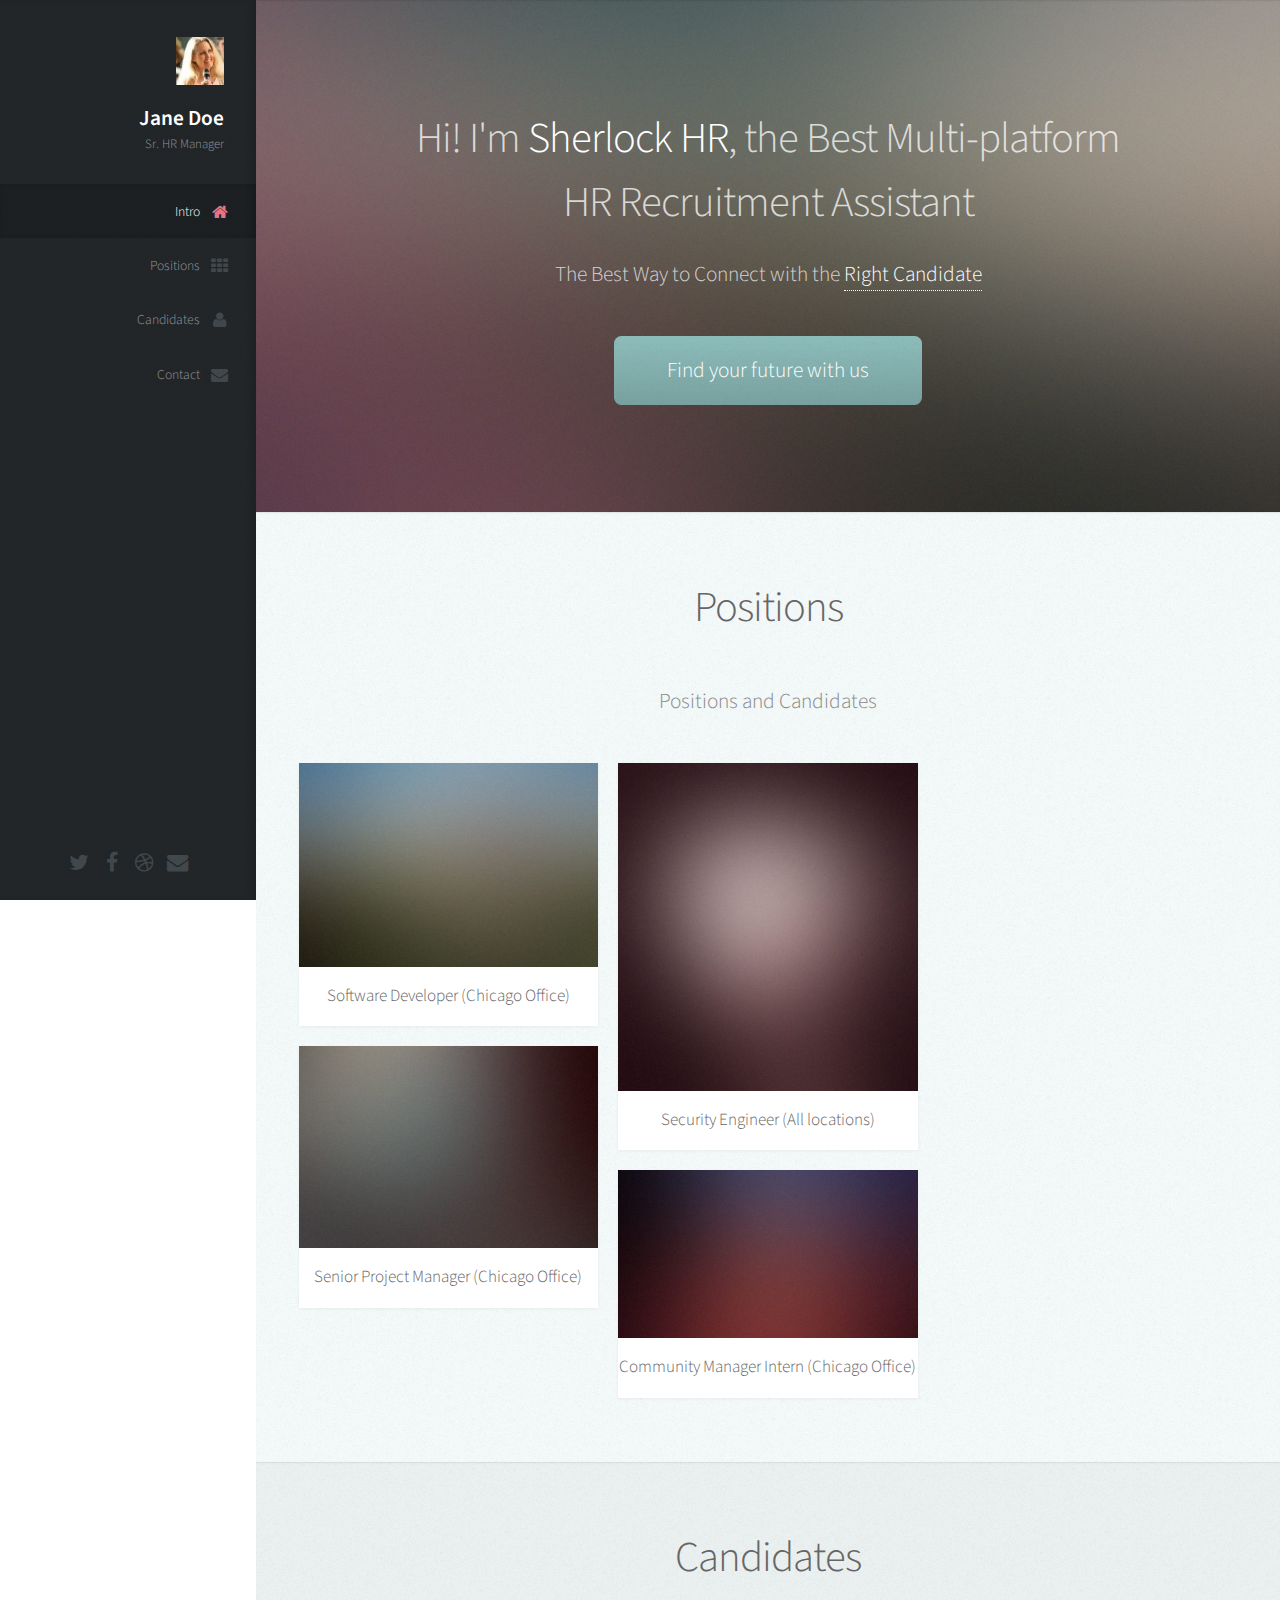
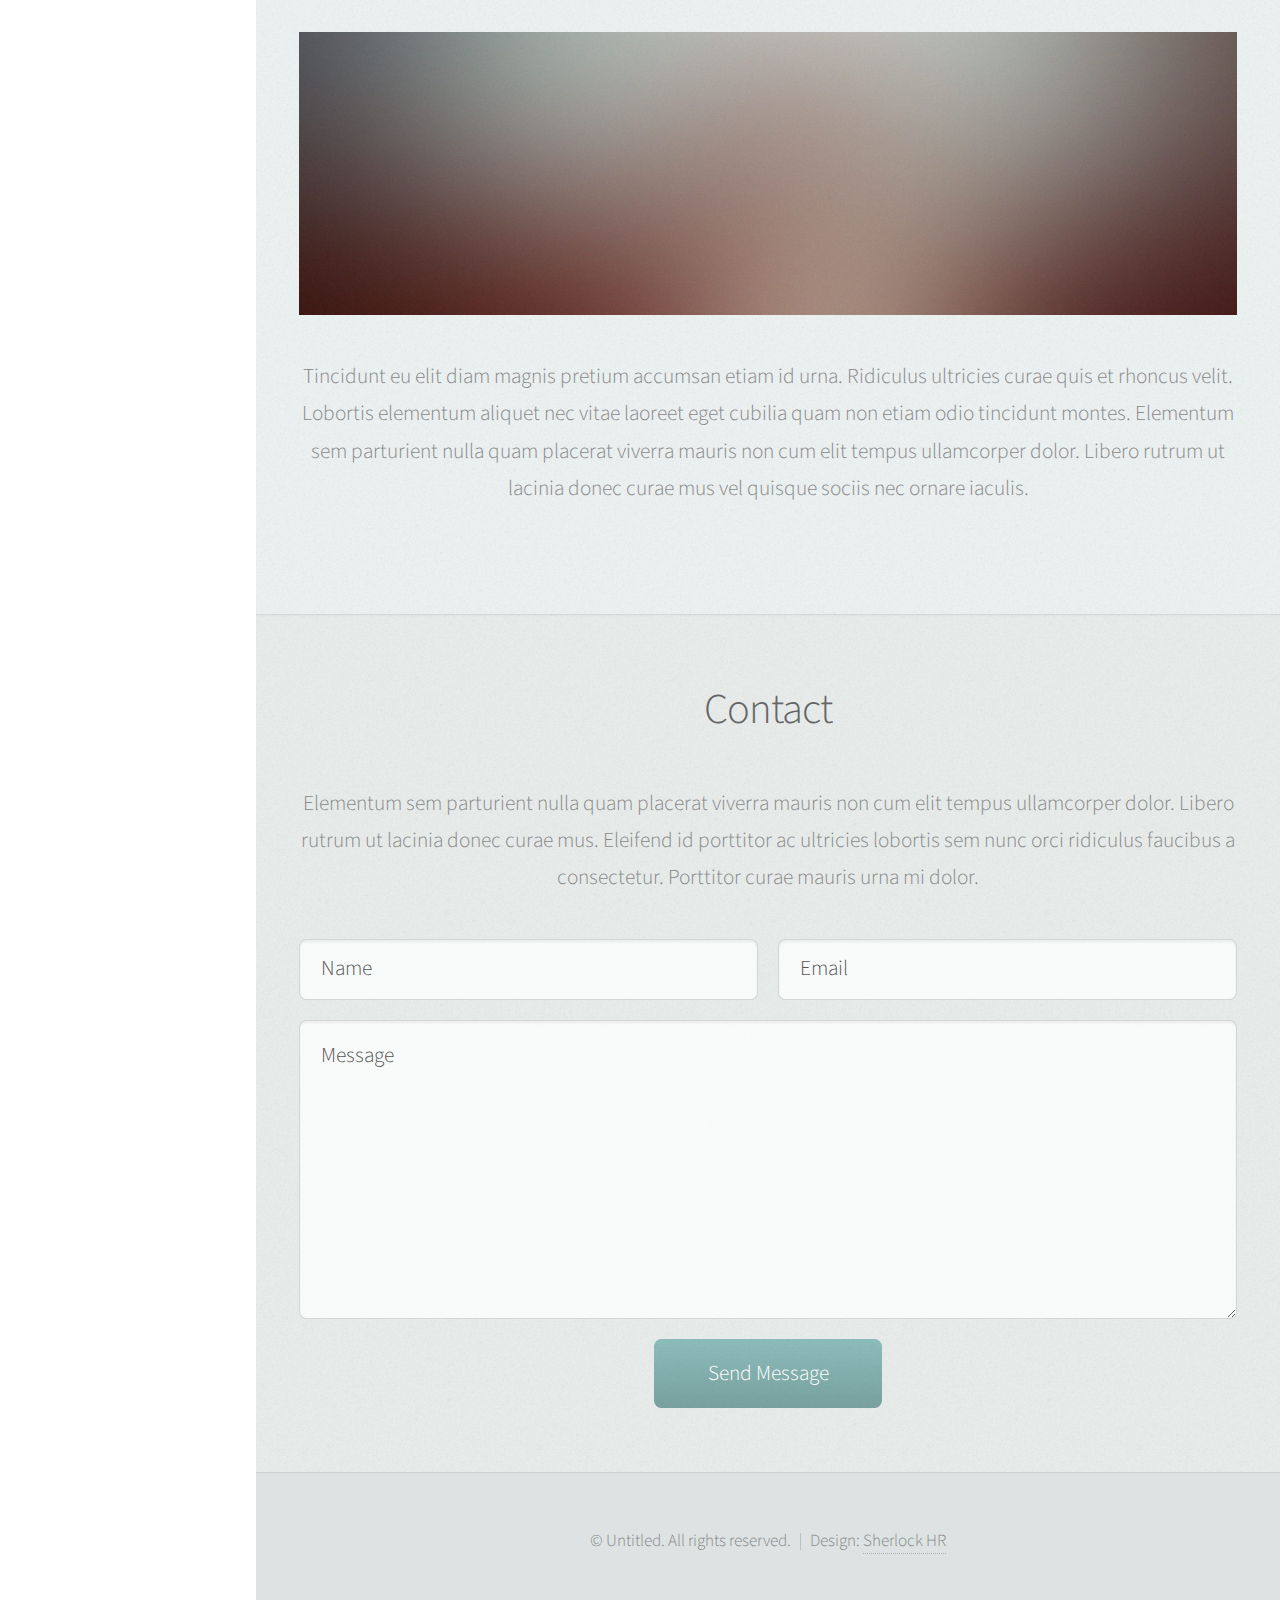
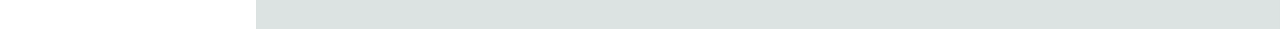
==== index.html @ a755b6df "WebApp Sherlock HR" ====
<!DOCTYPE HTML>
<!--
	Sherlock HR
	@agonza
	Free for personal and commercial use under the CCA 3.0 license (html5up.net/license)
-->
<html>
	<head>
		<title>Sherlock HR</title>
		<meta charset="utf-8" />
		<meta name="viewport" content="width=device-width, initial-scale=1" />
		<!--[if lte IE 8]><script src="assets/js/ie/html5shiv.js"></script><![endif]-->
		<link rel="stylesheet" href="assets/css/main.css" />
		<!--[if lte IE 8]><link rel="stylesheet" href="assets/css/ie8.css" /><![endif]-->
		<!--[if lte IE 9]><link rel="stylesheet" href="assets/css/ie9.css" /><![endif]-->
	</head>
	<body>

		<!-- Header -->
			<div id="header">

				<div class="top">

					<!-- Logo -->
						<div id="logo">
							<span class="image avatar48"><img src="images/hricon.jpeg" alt="" /></span>
							<h1 id="title">Jane Doe</h1>
							<p>Sr. HR Manager</p>
						</div>

					<!-- Nav -->
						<nav id="nav">
							<!--

								Prologue's nav expects links in one of two formats:

								1. Hash link (scrolls to a different section within the page)

								   <li><a href="#foobar" id="foobar-link" class="icon fa-whatever-icon-you-want skel-layers-ignoreHref"><span class="label">Foobar</span></a></li>

								2. Standard link (sends the user to another page/site)

								   <li><a href="http://foobar.tld" id="foobar-link" class="icon fa-whatever-icon-you-want"><span class="label">Foobar</span></a></li>

							-->
							<ul>
								<li><a href="#top" id="top-link" class="skel-layers-ignoreHref"><span class="icon fa-home">Intro</span></a></li>
								<li><a href="#positions" id="portfolio-link" class="skel-layers-ignoreHref"><span class="icon fa-th">Positions</span></a></li>
								<li><a href="#candidates" id="about-link" class="skel-layers-ignoreHref"><span class="icon fa-user">Candidates</span></a></li>
								<li><a href="#contact" id="contact-link" class="skel-layers-ignoreHref"><span class="icon fa-envelope">Contact</span></a></li>
							</ul>
						</nav>

				</div>

				<div class="bottom">

					<!-- Social Icons -->
						<ul class="icons">
							<li><a href="#" class="icon fa-twitter"><span class="label">Twitter</span></a></li>
							<li><a href="#" class="icon fa-facebook"><span class="label">Facebook</span></a></li>
							<li><a href="#" class="icon fa-dribbble"><span class="label">LinkedIn</span></a></li>
							<li><a href="#" class="icon fa-envelope"><span class="label">Email</span></a></li>
						</ul>

				</div>

			</div>

		<!-- Main -->
			<div id="main">

				<!-- Intro -->
					<section id="top" class="one dark cover">
						<div class="container">

							<header>
								<h2 class="alt">Hi! I'm <strong>Sherlock HR</strong>, the Best Multi-platform</a> <br />
								HR Recruitment Assistant</h2>
								<p>The Best Way to Connect with the <a href="#positions"> Right Candidate<br /></p>
							</header>

							<footer>
								<a href="#positions" class="button scrolly">Find your future with us</a>
							</footer>

						</div>
					</section>

				<!-- Portfolio -->
					<section id="positions" class="two">
						<div class="container">

							<header>
								<h2>Positions</h2>
							</header>

							<p>Positions and Candidates</p>

							<div class="row">
								<div class="4u 12u$(mobile)">
									<article class="item">
										<a href="#" class="image fit"><img src="images/pic02.jpg" alt="" /></a>
										<header>
											<h3>Software Developer (Chicago Office)</h3>
										</header>
									</article>
									<article class="item">
										<a href="#" class="image fit"><img src="images/pic03.jpg" alt="" /></a>
										<header>
											<h3>Senior Project Manager (Chicago Office)</h3>
										</header>
									</article>
								</div>
								<div class="4u 12u$(mobile)">
									<article class="item">
										<a href="#" class="image fit"><img src="images/pic04.jpg" alt="" /></a>
										<header>
											<h3>Security Engineer (All locations)</h3>
										</header>
									</article>
									<article class="item">
										<a href="#" class="image fit"><img src="images/pic05.jpg" alt="" /></a>
										<header>
											<h3>Community Manager Intern (Chicago Office)</h3>
										</header>
									</article>
								</div>
							</div>

						</div>
					</section>

				<!-- About Me -->
					<section id="candidates" class="three">
						<div class="container">

							<header>
								<h2>Candidates</h2>
							</header>

							<a href="#" class="image featured"><img src="images/pic08.jpg" alt="" /></a>

							<p>Tincidunt eu elit diam magnis pretium accumsan etiam id urna. Ridiculus
							ultricies curae quis et rhoncus velit. Lobortis elementum aliquet nec vitae
							laoreet eget cubilia quam non etiam odio tincidunt montes. Elementum sem
							parturient nulla quam placerat viverra mauris non cum elit tempus ullamcorper
							dolor. Libero rutrum ut lacinia donec curae mus vel quisque sociis nec
							ornare iaculis.</p>

						</div>
					</section>

				<!-- Contact -->
					<section id="contact" class="four">
						<div class="container">

							<header>
								<h2>Contact</h2>
							</header>

							<p>Elementum sem parturient nulla quam placerat viverra
							mauris non cum elit tempus ullamcorper dolor. Libero rutrum ut lacinia
							donec curae mus. Eleifend id porttitor ac ultricies lobortis sem nunc
							orci ridiculus faucibus a consectetur. Porttitor curae mauris urna mi dolor.</p>

							<form method="post" action="#">
								<div class="row">
									<div class="6u 12u$(mobile)"><input type="text" name="name" placeholder="Name" /></div>
									<div class="6u$ 12u$(mobile)"><input type="text" name="email" placeholder="Email" /></div>
									<div class="12u$">
										<textarea name="message" placeholder="Message"></textarea>
									</div>
									<div class="12u$">
										<input type="submit" value="Send Message" />
									</div>
								</div>
							</form>

						</div>
					</section>

			</div>

		<!-- Footer -->
			<div id="footer">

				<!-- Copyright -->
					<ul class="copyright">
						<li>&copy; Untitled. All rights reserved.</li><li>Design: <a href="http://html5up.net">Sherlock HR</a></li>
					</ul>

			</div>

		<!-- Scripts -->
			<script src="assets/js/jquery.min.js"></script>
			<script src="assets/js/jquery.scrolly.min.js"></script>
			<script src="assets/js/jquery.scrollzer.min.js"></script>
			<script src="assets/js/skel.min.js"></script>
			<script src="assets/js/util.js"></script>
			<!--[if lte IE 8]><script src="assets/js/ie/respond.min.js"></script><![endif]-->
			<script src="assets/js/main.js"></script>

	</body>
</html>
---- assets/css/main.css ----
@import url("font-awesome.min.css");
@import url("https://fonts.googleapis.com/css?family=Source+Sans+Pro:300,300italic,400,600");

/*
	Prologue by HTML5 UP
	html5up.net | @ajlkn
	Free for personal and commercial use under the CCA 3.0 license (html5up.net/license)
*/

/* Reset */

	html, body, div, span, applet, object, iframe, h1, h2, h3, h4, h5, h6, p, blockquote, pre, a, abbr, acronym, address, big, cite, code, del, dfn, em, img, ins, kbd, q, s, samp, small, strike, strong, sub, sup, tt, var, b, u, i, center, dl, dt, dd, ol, ul, li, fieldset, form, label, legend, table, caption, tbody, tfoot, thead, tr, th, td, article, aside, canvas, details, embed, figure, figcaption, footer, header, hgroup, menu, nav, output, ruby, section, summary, time, mark, audio, video {
		margin: 0;
		padding: 0;
		border: 0;
		font-size: 100%;
		font: inherit;
		vertical-align: baseline;
	}

	article, aside, details, figcaption, figure, footer, header, hgroup, menu, nav, section {
		display: block;
	}

	body {
		line-height: 1;
	}

	ol, ul {
		list-style: none;
	}

	blockquote, q {
		quotes: none;
	}

	blockquote:before, blockquote:after, q:before, q:after {
		content: '';
		content: none;
	}

	table {
		border-collapse: collapse;
		border-spacing: 0;
	}

	body {
		-webkit-text-size-adjust: none;
	}

/* Box Model */

	*, *:before, *:after {
		-moz-box-sizing: border-box;
		-webkit-box-sizing: border-box;
		box-sizing: border-box;
	}

/* Containers */

	.container {
		margin-left: auto;
		margin-right: auto;
	}

	.container.\31 25\25 {
		width: 100%;
		max-width: 1750px;
		min-width: 1400px;
	}

	.container.\37 5\25 {
		width: 1050px;
	}

	.container.\35 0\25 {
		width: 700px;
	}

	.container.\32 5\25 {
		width: 350px;
	}

	.container {
		width: 1400px;
	}

	@media screen and (min-width: 961px) and (max-width: 1880px) {

		.container.\31 25\25 {
			width: 100%;
			max-width: 1500px;
			min-width: 1200px;
		}

		.container.\37 5\25 {
			width: 900px;
		}

		.container.\35 0\25 {
			width: 600px;
		}

		.container.\32 5\25 {
			width: 300px;
		}

		.container {
			width: 1200px;
		}

	}

	@media screen and (min-width: 961px) and (max-width: 1620px) {

		.container.\31 25\25 {
			width: 100%;
			max-width: 1200px;
			min-width: 960px;
		}

		.container.\37 5\25 {
			width: 720px;
		}

		.container.\35 0\25 {
			width: 480px;
		}

		.container.\32 5\25 {
			width: 240px;
		}

		.container {
			width: 960px;
		}

	}

	@media screen and (min-width: 961px) and (max-width: 1320px) {

		.container.\31 25\25 {
			width: 100%;
			max-width: 125%;
			min-width: 100%;
		}

		.container.\37 5\25 {
			width: 75%;
		}

		.container.\35 0\25 {
			width: 50%;
		}

		.container.\32 5\25 {
			width: 25%;
		}

		.container {
			width: 100%;
		}

	}

	@media screen and (max-width: 960px) {

		.container.\31 25\25 {
			width: 100%;
			max-width: 125%;
			min-width: 100%;
		}

		.container.\37 5\25 {
			width: 75%;
		}

		.container.\35 0\25 {
			width: 50%;
		}

		.container.\32 5\25 {
			width: 25%;
		}

		.container {
			width: 100%;
		}

	}

	@media screen and (max-width: 736px) {

		.container.\31 25\25 {
			width: 100%;
			max-width: 125%;
			min-width: 100%;
		}

		.container.\37 5\25 {
			width: 75%;
		}

		.container.\35 0\25 {
			width: 50%;
		}

		.container.\32 5\25 {
			width: 25%;
		}

		.container {
			width: 100% !important;
		}

	}

/* Grid */

	.row {
		border-bottom: solid 1px transparent;
		-moz-box-sizing: border-box;
		-webkit-box-sizing: border-box;
		box-sizing: border-box;
	}

	.row > * {
		float: left;
		-moz-box-sizing: border-box;
		-webkit-box-sizing: border-box;
		box-sizing: border-box;
	}

	.row:after, .row:before {
		content: '';
		display: block;
		clear: both;
		height: 0;
	}

	.row.uniform > * > :first-child {
		margin-top: 0;
	}

	.row.uniform > * > :last-child {
		margin-bottom: 0;
	}

	.row.\30 \25 > * {
		padding: 0px 0 0 0px;
	}

	.row.\30 \25 {
		margin: 0px 0 -1px 0px;
	}

	.row.uniform.\30 \25 > * {
		padding: 0px 0 0 0px;
	}

	.row.uniform.\30 \25 {
		margin: 0px 0 -1px 0px;
	}

	.row > * {
		padding: 40px 0 0 40px;
	}

	.row {
		margin: -40px 0 -1px -40px;
	}

	.row.uniform > * {
		padding: 40px 0 0 40px;
	}

	.row.uniform {
		margin: -40px 0 -1px -40px;
	}

	.row.\32 00\25 > * {
		padding: 80px 0 0 80px;
	}

	.row.\32 00\25 {
		margin: -80px 0 -1px -80px;
	}

	.row.uniform.\32 00\25 > * {
		padding: 80px 0 0 80px;
	}

	.row.uniform.\32 00\25 {
		margin: -80px 0 -1px -80px;
	}

	.row.\31 50\25 > * {
		padding: 60px 0 0 60px;
	}

	.row.\31 50\25 {
		margin: -60px 0 -1px -60px;
	}

	.row.uniform.\31 50\25 > * {
		padding: 60px 0 0 60px;
	}

	.row.uniform.\31 50\25 {
		margin: -60px 0 -1px -60px;
	}

	.row.\35 0\25 > * {
		padding: 20px 0 0 20px;
	}

	.row.\35 0\25 {
		margin: -20px 0 -1px -20px;
	}

	.row.uniform.\35 0\25 > * {
		padding: 20px 0 0 20px;
	}

	.row.uniform.\35 0\25 {
		margin: -20px 0 -1px -20px;
	}

	.row.\32 5\25 > * {
		padding: 10px 0 0 10px;
	}

	.row.\32 5\25 {
		margin: -10px 0 -1px -10px;
	}

	.row.uniform.\32 5\25 > * {
		padding: 10px 0 0 10px;
	}

	.row.uniform.\32 5\25 {
		margin: -10px 0 -1px -10px;
	}

	.\31 2u, .\31 2u\24 {
		width: 100%;
		clear: none;
		margin-left: 0;
	}

	.\31 1u, .\31 1u\24 {
		width: 91.6666666667%;
		clear: none;
		margin-left: 0;
	}

	.\31 0u, .\31 0u\24 {
		width: 83.3333333333%;
		clear: none;
		margin-left: 0;
	}

	.\39 u, .\39 u\24 {
		width: 75%;
		clear: none;
		margin-left: 0;
	}

	.\38 u, .\38 u\24 {
		width: 66.6666666667%;
		clear: none;
		margin-left: 0;
	}

	.\37 u, .\37 u\24 {
		width: 58.3333333333%;
		clear: none;
		margin-left: 0;
	}

	.\36 u, .\36 u\24 {
		width: 50%;
		clear: none;
		margin-left: 0;
	}

	.\35 u, .\35 u\24 {
		width: 41.6666666667%;
		clear: none;
		margin-left: 0;
	}

	.\34 u, .\34 u\24 {
		width: 33.3333333333%;
		clear: none;
		margin-left: 0;
	}

	.\33 u, .\33 u\24 {
		width: 25%;
		clear: none;
		margin-left: 0;
	}

	.\32 u, .\32 u\24 {
		width: 16.6666666667%;
		clear: none;
		margin-left: 0;
	}

	.\31 u, .\31 u\24 {
		width: 8.3333333333%;
		clear: none;
		margin-left: 0;
	}

	.\31 2u\24 + *,
	.\31 1u\24 + *,
	.\31 0u\24 + *,
	.\39 u\24 + *,
	.\38 u\24 + *,
	.\37 u\24 + *,
	.\36 u\24 + *,
	.\35 u\24 + *,
	.\34 u\24 + *,
	.\33 u\24 + *,
	.\32 u\24 + *,
	.\31 u\24 + * {
		clear: left;
	}

	.\-11u {
		margin-left: 91.66667%;
	}

	.\-10u {
		margin-left: 83.33333%;
	}

	.\-9u {
		margin-left: 75%;
	}

	.\-8u {
		margin-left: 66.66667%;
	}

	.\-7u {
		margin-left: 58.33333%;
	}

	.\-6u {
		margin-left: 50%;
	}

	.\-5u {
		margin-left: 41.66667%;
	}

	.\-4u {
		margin-left: 33.33333%;
	}

	.\-3u {
		margin-left: 25%;
	}

	.\-2u {
		margin-left: 16.66667%;
	}

	.\-1u {
		margin-left: 8.33333%;
	}

	@media screen and (min-width: 961px) and (max-width: 1880px) {

		.row > * {
			padding: 40px 0 0 40px;
		}

		.row {
			margin: -40px 0 -1px -40px;
		}

		.row.uniform > * {
			padding: 40px 0 0 40px;
		}

		.row.uniform {
			margin: -40px 0 -1px -40px;
		}

		.row.\32 00\25 > * {
			padding: 80px 0 0 80px;
		}

		.row.\32 00\25 {
			margin: -80px 0 -1px -80px;
		}

		.row.uniform.\32 00\25 > * {
			padding: 80px 0 0 80px;
		}

		.row.uniform.\32 00\25 {
			margin: -80px 0 -1px -80px;
		}

		.row.\31 50\25 > * {
			padding: 60px 0 0 60px;
		}

		.row.\31 50\25 {
			margin: -60px 0 -1px -60px;
		}

		.row.uniform.\31 50\25 > * {
			padding: 60px 0 0 60px;
		}

		.row.uniform.\31 50\25 {
			margin: -60px 0 -1px -60px;
		}

		.row.\35 0\25 > * {
			padding: 20px 0 0 20px;
		}

		.row.\35 0\25 {
			margin: -20px 0 -1px -20px;
		}

		.row.uniform.\35 0\25 > * {
			padding: 20px 0 0 20px;
		}

		.row.uniform.\35 0\25 {
			margin: -20px 0 -1px -20px;
		}

		.row.\32 5\25 > * {
			padding: 10px 0 0 10px;
		}

		.row.\32 5\25 {
			margin: -10px 0 -1px -10px;
		}

		.row.uniform.\32 5\25 > * {
			padding: 10px 0 0 10px;
		}

		.row.uniform.\32 5\25 {
			margin: -10px 0 -1px -10px;
		}

		.\31 2u\28wide\29, .\31 2u\24\28wide\29 {
			width: 100%;
			clear: none;
			margin-left: 0;
		}

		.\31 1u\28wide\29, .\31 1u\24\28wide\29 {
			width: 91.6666666667%;
			clear: none;
			margin-left: 0;
		}

		.\31 0u\28wide\29, .\31 0u\24\28wide\29 {
			width: 83.3333333333%;
			clear: none;
			margin-left: 0;
		}

		.\39 u\28wide\29, .\39 u\24\28wide\29 {
			width: 75%;
			clear: none;
			margin-left: 0;
		}

		.\38 u\28wide\29, .\38 u\24\28wide\29 {
			width: 66.6666666667%;
			clear: none;
			margin-left: 0;
		}

		.\37 u\28wide\29, .\37 u\24\28wide\29 {
			width: 58.3333333333%;
			clear: none;
			margin-left: 0;
		}

		.\36 u\28wide\29, .\36 u\24\28wide\29 {
			width: 50%;
			clear: none;
			margin-left: 0;
		}

		.\35 u\28wide\29, .\35 u\24\28wide\29 {
			width: 41.6666666667%;
			clear: none;
			margin-left: 0;
		}

		.\34 u\28wide\29, .\34 u\24\28wide\29 {
			width: 33.3333333333%;
			clear: none;
			margin-left: 0;
		}

		.\33 u\28wide\29, .\33 u\24\28wide\29 {
			width: 25%;
			clear: none;
			margin-left: 0;
		}

		.\32 u\28wide\29, .\32 u\24\28wide\29 {
			width: 16.6666666667%;
			clear: none;
			margin-left: 0;
		}

		.\31 u\28wide\29, .\31 u\24\28wide\29 {
			width: 8.3333333333%;
			clear: none;
			margin-left: 0;
		}

		.\31 2u\24\28wide\29 + *,
		.\31 1u\24\28wide\29 + *,
		.\31 0u\24\28wide\29 + *,
		.\39 u\24\28wide\29 + *,
		.\38 u\24\28wide\29 + *,
		.\37 u\24\28wide\29 + *,
		.\36 u\24\28wide\29 + *,
		.\35 u\24\28wide\29 + *,
		.\34 u\24\28wide\29 + *,
		.\33 u\24\28wide\29 + *,
		.\32 u\24\28wide\29 + *,
		.\31 u\24\28wide\29 + * {
			clear: left;
		}

		.\-11u\28wide\29 {
			margin-left: 91.66667%;
		}

		.\-10u\28wide\29 {
			margin-left: 83.33333%;
		}

		.\-9u\28wide\29 {
			margin-left: 75%;
		}

		.\-8u\28wide\29 {
			margin-left: 66.66667%;
		}

		.\-7u\28wide\29 {
			margin-left: 58.33333%;
		}

		.\-6u\28wide\29 {
			margin-left: 50%;
		}

		.\-5u\28wide\29 {
			margin-left: 41.66667%;
		}

		.\-4u\28wide\29 {
			margin-left: 33.33333%;
		}

		.\-3u\28wide\29 {
			margin-left: 25%;
		}

		.\-2u\28wide\29 {
			margin-left: 16.66667%;
		}

		.\-1u\28wide\29 {
			margin-left: 8.33333%;
		}

	}

	@media screen and (min-width: 961px) and (max-width: 1620px) {

		.row > * {
			padding: 40px 0 0 40px;
		}

		.row {
			margin: -40px 0 -1px -40px;
		}

		.row.uniform > * {
			padding: 40px 0 0 40px;
		}

		.row.uniform {
			margin: -40px 0 -1px -40px;
		}

		.row.\32 00\25 > * {
			padding: 80px 0 0 80px;
		}

		.row.\32 00\25 {
			margin: -80px 0 -1px -80px;
		}

		.row.uniform.\32 00\25 > * {
			padding: 80px 0 0 80px;
		}

		.row.uniform.\32 00\25 {
			margin: -80px 0 -1px -80px;
		}

		.row.\31 50\25 > * {
			padding: 60px 0 0 60px;
		}

		.row.\31 50\25 {
			margin: -60px 0 -1px -60px;
		}

		.row.uniform.\31 50\25 > * {
			padding: 60px 0 0 60px;
		}

		.row.uniform.\31 50\25 {
			margin: -60px 0 -1px -60px;
		}

		.row.\35 0\25 > * {
			padding: 20px 0 0 20px;
		}

		.row.\35 0\25 {
			margin: -20px 0 -1px -20px;
		}

		.row.uniform.\35 0\25 > * {
			padding: 20px 0 0 20px;
		}

		.row.uniform.\35 0\25 {
			margin: -20px 0 -1px -20px;
		}

		.row.\32 5\25 > * {
			padding: 10px 0 0 10px;
		}

		.row.\32 5\25 {
			margin: -10px 0 -1px -10px;
		}

		.row.uniform.\32 5\25 > * {
			padding: 10px 0 0 10px;
		}

		.row.uniform.\32 5\25 {
			margin: -10px 0 -1px -10px;
		}

		.\31 2u\28normal\29, .\31 2u\24\28normal\29 {
			width: 100%;
			clear: none;
			margin-left: 0;
		}

		.\31 1u\28normal\29, .\31 1u\24\28normal\29 {
			width: 91.6666666667%;
			clear: none;
			margin-left: 0;
		}

		.\31 0u\28normal\29, .\31 0u\24\28normal\29 {
			width: 83.3333333333%;
			clear: none;
			margin-left: 0;
		}

		.\39 u\28normal\29, .\39 u\24\28normal\29 {
			width: 75%;
			clear: none;
			margin-left: 0;
		}

		.\38 u\28normal\29, .\38 u\24\28normal\29 {
			width: 66.6666666667%;
			clear: none;
			margin-left: 0;
		}

		.\37 u\28normal\29, .\37 u\24\28normal\29 {
			width: 58.3333333333%;
			clear: none;
			margin-left: 0;
		}

		.\36 u\28normal\29, .\36 u\24\28normal\29 {
			width: 50%;
			clear: none;
			margin-left: 0;
		}

		.\35 u\28normal\29, .\35 u\24\28normal\29 {
			width: 41.6666666667%;
			clear: none;
			margin-left: 0;
		}

		.\34 u\28normal\29, .\34 u\24\28normal\29 {
			width: 33.3333333333%;
			clear: none;
			margin-left: 0;
		}

		.\33 u\28normal\29, .\33 u\24\28normal\29 {
			width: 25%;
			clear: none;
			margin-left: 0;
		}

		.\32 u\28normal\29, .\32 u\24\28normal\29 {
			width: 16.6666666667%;
			clear: none;
			margin-left: 0;
		}

		.\31 u\28normal\29, .\31 u\24\28normal\29 {
			width: 8.3333333333%;
			clear: none;
			margin-left: 0;
		}

		.\31 2u\24\28normal\29 + *,
		.\31 1u\24\28normal\29 + *,
		.\31 0u\24\28normal\29 + *,
		.\39 u\24\28normal\29 + *,
		.\38 u\24\28normal\29 + *,
		.\37 u\24\28normal\29 + *,
		.\36 u\24\28normal\29 + *,
		.\35 u\24\28normal\29 + *,
		.\34 u\24\28normal\29 + *,
		.\33 u\24\28normal\29 + *,
		.\32 u\24\28normal\29 + *,
		.\31 u\24\28normal\29 + * {
			clear: left;
		}

		.\-11u\28normal\29 {
			margin-left: 91.66667%;
		}

		.\-10u\28normal\29 {
			margin-left: 83.33333%;
		}

		.\-9u\28normal\29 {
			margin-left: 75%;
		}

		.\-8u\28normal\29 {
			margin-left: 66.66667%;
		}

		.\-7u\28normal\29 {
			margin-left: 58.33333%;
		}

		.\-6u\28normal\29 {
			margin-left: 50%;
		}

		.\-5u\28normal\29 {
			margin-left: 41.66667%;
		}

		.\-4u\28normal\29 {
			margin-left: 33.33333%;
		}

		.\-3u\28normal\29 {
			margin-left: 25%;
		}

		.\-2u\28normal\29 {
			margin-left: 16.66667%;
		}

		.\-1u\28normal\29 {
			margin-left: 8.33333%;
		}

	}

	@media screen and (min-width: 961px) and (max-width: 1320px) {

		.row > * {
			padding: 20px 0 0 20px;
		}

		.row {
			margin: -20px 0 -1px -20px;
		}

		.row.uniform > * {
			padding: 20px 0 0 20px;
		}

		.row.uniform {
			margin: -20px 0 -1px -20px;
		}

		.row.\32 00\25 > * {
			padding: 40px 0 0 40px;
		}

		.row.\32 00\25 {
			margin: -40px 0 -1px -40px;
		}

		.row.uniform.\32 00\25 > * {
			padding: 40px 0 0 40px;
		}

		.row.uniform.\32 00\25 {
			margin: -40px 0 -1px -40px;
		}

		.row.\31 50\25 > * {
			padding: 30px 0 0 30px;
		}

		.row.\31 50\25 {
			margin: -30px 0 -1px -30px;
		}

		.row.uniform.\31 50\25 > * {
			padding: 30px 0 0 30px;
		}

		.row.uniform.\31 50\25 {
			margin: -30px 0 -1px -30px;
		}

		.row.\35 0\25 > * {
			padding: 10px 0 0 10px;
		}

		.row.\35 0\25 {
			margin: -10px 0 -1px -10px;
		}

		.row.uniform.\35 0\25 > * {
			padding: 10px 0 0 10px;
		}

		.row.uniform.\35 0\25 {
			margin: -10px 0 -1px -10px;
		}

		.row.\32 5\25 > * {
			padding: 5px 0 0 5px;
		}

		.row.\32 5\25 {
			margin: -5px 0 -1px -5px;
		}

		.row.uniform.\32 5\25 > * {
			padding: 5px 0 0 5px;
		}

		.row.uniform.\32 5\25 {
			margin: -5px 0 -1px -5px;
		}

		.\31 2u\28narrow\29, .\31 2u\24\28narrow\29 {
			width: 100%;
			clear: none;
			margin-left: 0;
		}

		.\31 1u\28narrow\29, .\31 1u\24\28narrow\29 {
			width: 91.6666666667%;
			clear: none;
			margin-left: 0;
		}

		.\31 0u\28narrow\29, .\31 0u\24\28narrow\29 {
			width: 83.3333333333%;
			clear: none;
			margin-left: 0;
		}

		.\39 u\28narrow\29, .\39 u\24\28narrow\29 {
			width: 75%;
			clear: none;
			margin-left: 0;
		}

		.\38 u\28narrow\29, .\38 u\24\28narrow\29 {
			width: 66.6666666667%;
			clear: none;
			margin-left: 0;
		}

		.\37 u\28narrow\29, .\37 u\24\28narrow\29 {
			width: 58.3333333333%;
			clear: none;
			margin-left: 0;
		}

		.\36 u\28narrow\29, .\36 u\24\28narrow\29 {
			width: 50%;
			clear: none;
			margin-left: 0;
		}

		.\35 u\28narrow\29, .\35 u\24\28narrow\29 {
			width: 41.6666666667%;
			clear: none;
			margin-left: 0;
		}

		.\34 u\28narrow\29, .\34 u\24\28narrow\29 {
			width: 33.3333333333%;
			clear: none;
			margin-left: 0;
		}

		.\33 u\28narrow\29, .\33 u\24\28narrow\29 {
			width: 25%;
			clear: none;
			margin-left: 0;
		}

		.\32 u\28narrow\29, .\32 u\24\28narrow\29 {
			width: 16.6666666667%;
			clear: none;
			margin-left: 0;
		}

		.\31 u\28narrow\29, .\31 u\24\28narrow\29 {
			width: 8.3333333333%;
			clear: none;
			margin-left: 0;
		}

		.\31 2u\24\28narrow\29 + *,
		.\31 1u\24\28narrow\29 + *,
		.\31 0u\24\28narrow\29 + *,
		.\39 u\24\28narrow\29 + *,
		.\38 u\24\28narrow\29 + *,
		.\37 u\24\28narrow\29 + *,
		.\36 u\24\28narrow\29 + *,
		.\35 u\24\28narrow\29 + *,
		.\34 u\24\28narrow\29 + *,
		.\33 u\24\28narrow\29 + *,
		.\32 u\24\28narrow\29 + *,
		.\31 u\24\28narrow\29 + * {
			clear: left;
		}

		.\-11u\28narrow\29 {
			margin-left: 91.66667%;
		}

		.\-10u\28narrow\29 {
			margin-left: 83.33333%;
		}

		.\-9u\28narrow\29 {
			margin-left: 75%;
		}

		.\-8u\28narrow\29 {
			margin-left: 66.66667%;
		}

		.\-7u\28narrow\29 {
			margin-left: 58.33333%;
		}

		.\-6u\28narrow\29 {
			margin-left: 50%;
		}

		.\-5u\28narrow\29 {
			margin-left: 41.66667%;
		}

		.\-4u\28narrow\29 {
			margin-left: 33.33333%;
		}

		.\-3u\28narrow\29 {
			margin-left: 25%;
		}

		.\-2u\28narrow\29 {
			margin-left: 16.66667%;
		}

		.\-1u\28narrow\29 {
			margin-left: 8.33333%;
		}

	}

	@media screen and (max-width: 960px) {

		.row > * {
			padding: 20px 0 0 20px;
		}

		.row {
			margin: -20px 0 -1px -20px;
		}

		.row.uniform > * {
			padding: 20px 0 0 20px;
		}

		.row.uniform {
			margin: -20px 0 -1px -20px;
		}

		.row.\32 00\25 > * {
			padding: 40px 0 0 40px;
		}

		.row.\32 00\25 {
			margin: -40px 0 -1px -40px;
		}

		.row.uniform.\32 00\25 > * {
			padding: 40px 0 0 40px;
		}

		.row.uniform.\32 00\25 {
			margin: -40px 0 -1px -40px;
		}

		.row.\31 50\25 > * {
			padding: 30px 0 0 30px;
		}

		.row.\31 50\25 {
			margin: -30px 0 -1px -30px;
		}

		.row.uniform.\31 50\25 > * {
			padding: 30px 0 0 30px;
		}

		.row.uniform.\31 50\25 {
			margin: -30px 0 -1px -30px;
		}

		.row.\35 0\25 > * {
			padding: 10px 0 0 10px;
		}

		.row.\35 0\25 {
			margin: -10px 0 -1px -10px;
		}

		.row.uniform.\35 0\25 > * {
			padding: 10px 0 0 10px;
		}

		.row.uniform.\35 0\25 {
			margin: -10px 0 -1px -10px;
		}

		.row.\32 5\25 > * {
			padding: 5px 0 0 5px;
		}

		.row.\32 5\25 {
			margin: -5px 0 -1px -5px;
		}

		.row.uniform.\32 5\25 > * {
			padding: 5px 0 0 5px;
		}

		.row.uniform.\32 5\25 {
			margin: -5px 0 -1px -5px;
		}

		.\31 2u\28narrower\29, .\31 2u\24\28narrower\29 {
			width: 100%;
			clear: none;
			margin-left: 0;
		}

		.\31 1u\28narrower\29, .\31 1u\24\28narrower\29 {
			width: 91.6666666667%;
			clear: none;
			margin-left: 0;
		}

		.\31 0u\28narrower\29, .\31 0u\24\28narrower\29 {
			width: 83.3333333333%;
			clear: none;
			margin-left: 0;
		}

		.\39 u\28narrower\29, .\39 u\24\28narrower\29 {
			width: 75%;
			clear: none;
			margin-left: 0;
		}

		.\38 u\28narrower\29, .\38 u\24\28narrower\29 {
			width: 66.6666666667%;
			clear: none;
			margin-left: 0;
		}

		.\37 u\28narrower\29, .\37 u\24\28narrower\29 {
			width: 58.3333333333%;
			clear: none;
			margin-left: 0;
		}

		.\36 u\28narrower\29, .\36 u\24\28narrower\29 {
			width: 50%;
			clear: none;
			margin-left: 0;
		}

		.\35 u\28narrower\29, .\35 u\24\28narrower\29 {
			width: 41.6666666667%;
			clear: none;
			margin-left: 0;
		}

		.\34 u\28narrower\29, .\34 u\24\28narrower\29 {
			width: 33.3333333333%;
			clear: none;
			margin-left: 0;
		}

		.\33 u\28narrower\29, .\33 u\24\28narrower\29 {
			width: 25%;
			clear: none;
			margin-left: 0;
		}

		.\32 u\28narrower\29, .\32 u\24\28narrower\29 {
			width: 16.6666666667%;
			clear: none;
			margin-left: 0;
		}

		.\31 u\28narrower\29, .\31 u\24\28narrower\29 {
			width: 8.3333333333%;
			clear: none;
			margin-left: 0;
		}

		.\31 2u\24\28narrower\29 + *,
		.\31 1u\24\28narrower\29 + *,
		.\31 0u\24\28narrower\29 + *,
		.\39 u\24\28narrower\29 + *,
		.\38 u\24\28narrower\29 + *,
		.\37 u\24\28narrower\29 + *,
		.\36 u\24\28narrower\29 + *,
		.\35 u\24\28narrower\29 + *,
		.\34 u\24\28narrower\29 + *,
		.\33 u\24\28narrower\29 + *,
		.\32 u\24\28narrower\29 + *,
		.\31 u\24\28narrower\29 + * {
			clear: left;
		}

		.\-11u\28narrower\29 {
			margin-left: 91.66667%;
		}

		.\-10u\28narrower\29 {
			margin-left: 83.33333%;
		}

		.\-9u\28narrower\29 {
			margin-left: 75%;
		}

		.\-8u\28narrower\29 {
			margin-left: 66.66667%;
		}

		.\-7u\28narrower\29 {
			margin-left: 58.33333%;
		}

		.\-6u\28narrower\29 {
			margin-left: 50%;
		}

		.\-5u\28narrower\29 {
			margin-left: 41.66667%;
		}

		.\-4u\28narrower\29 {
			margin-left: 33.33333%;
		}

		.\-3u\28narrower\29 {
			margin-left: 25%;
		}

		.\-2u\28narrower\29 {
			margin-left: 16.66667%;
		}

		.\-1u\28narrower\29 {
			margin-left: 8.33333%;
		}

	}

	@media screen and (max-width: 736px) {

		.row > * {
			padding: 20px 0 0 20px;
		}

		.row {
			margin: -20px 0 -1px -20px;
		}

		.row.uniform > * {
			padding: 20px 0 0 20px;
		}

		.row.uniform {
			margin: -20px 0 -1px -20px;
		}

		.row.\32 00\25 > * {
			padding: 40px 0 0 40px;
		}

		.row.\32 00\25 {
			margin: -40px 0 -1px -40px;
		}

		.row.uniform.\32 00\25 > * {
			padding: 40px 0 0 40px;
		}

		.row.uniform.\32 00\25 {
			margin: -40px 0 -1px -40px;
		}

		.row.\31 50\25 > * {
			padding: 30px 0 0 30px;
		}

		.row.\31 50\25 {
			margin: -30px 0 -1px -30px;
		}

		.row.uniform.\31 50\25 > * {
			padding: 30px 0 0 30px;
		}

		.row.uniform.\31 50\25 {
			margin: -30px 0 -1px -30px;
		}

		.row.\35 0\25 > * {
			padding: 10px 0 0 10px;
		}

		.row.\35 0\25 {
			margin: -10px 0 -1px -10px;
		}

		.row.uniform.\35 0\25 > * {
			padding: 10px 0 0 10px;
		}

		.row.uniform.\35 0\25 {
			margin: -10px 0 -1px -10px;
		}

		.row.\32 5\25 > * {
			padding: 5px 0 0 5px;
		}

		.row.\32 5\25 {
			margin: -5px 0 -1px -5px;
		}

		.row.uniform.\32 5\25 > * {
			padding: 5px 0 0 5px;
		}

		.row.uniform.\32 5\25 {
			margin: -5px 0 -1px -5px;
		}

		.\31 2u\28mobile\29, .\31 2u\24\28mobile\29 {
			width: 100%;
			clear: none;
			margin-left: 0;
		}

		.\31 1u\28mobile\29, .\31 1u\24\28mobile\29 {
			width: 91.6666666667%;
			clear: none;
			margin-left: 0;
		}

		.\31 0u\28mobile\29, .\31 0u\24\28mobile\29 {
			width: 83.3333333333%;
			clear: none;
			margin-left: 0;
		}

		.\39 u\28mobile\29, .\39 u\24\28mobile\29 {
			width: 75%;
			clear: none;
			margin-left: 0;
		}

		.\38 u\28mobile\29, .\38 u\24\28mobile\29 {
			width: 66.6666666667%;
			clear: none;
			margin-left: 0;
		}

		.\37 u\28mobile\29, .\37 u\24\28mobile\29 {
			width: 58.3333333333%;
			clear: none;
			margin-left: 0;
		}

		.\36 u\28mobile\29, .\36 u\24\28mobile\29 {
			width: 50%;
			clear: none;
			margin-left: 0;
		}

		.\35 u\28mobile\29, .\35 u\24\28mobile\29 {
			width: 41.6666666667%;
			clear: none;
			margin-left: 0;
		}

		.\34 u\28mobile\29, .\34 u\24\28mobile\29 {
			width: 33.3333333333%;
			clear: none;
			margin-left: 0;
		}

		.\33 u\28mobile\29, .\33 u\24\28mobile\29 {
			width: 25%;
			clear: none;
			margin-left: 0;
		}

		.\32 u\28mobile\29, .\32 u\24\28mobile\29 {
			width: 16.6666666667%;
			clear: none;
			margin-left: 0;
		}

		.\31 u\28mobile\29, .\31 u\24\28mobile\29 {
			width: 8.3333333333%;
			clear: none;
			margin-left: 0;
		}

		.\31 2u\24\28mobile\29 + *,
		.\31 1u\24\28mobile\29 + *,
		.\31 0u\24\28mobile\29 + *,
		.\39 u\24\28mobile\29 + *,
		.\38 u\24\28mobile\29 + *,
		.\37 u\24\28mobile\29 + *,
		.\36 u\24\28mobile\29 + *,
		.\35 u\24\28mobile\29 + *,
		.\34 u\24\28mobile\29 + *,
		.\33 u\24\28mobile\29 + *,
		.\32 u\24\28mobile\29 + *,
		.\31 u\24\28mobile\29 + * {
			clear: left;
		}

		.\-11u\28mobile\29 {
			margin-left: 91.66667%;
		}

		.\-10u\28mobile\29 {
			margin-left: 83.33333%;
		}

		.\-9u\28mobile\29 {
			margin-left: 75%;
		}

		.\-8u\28mobile\29 {
			margin-left: 66.66667%;
		}

		.\-7u\28mobile\29 {
			margin-left: 58.33333%;
		}

		.\-6u\28mobile\29 {
			margin-left: 50%;
		}

		.\-5u\28mobile\29 {
			margin-left: 41.66667%;
		}

		.\-4u\28mobile\29 {
			margin-left: 33.33333%;
		}

		.\-3u\28mobile\29 {
			margin-left: 25%;
		}

		.\-2u\28mobile\29 {
			margin-left: 16.66667%;
		}

		.\-1u\28mobile\29 {
			margin-left: 8.33333%;
		}

	}

/* Basic */

	body {
		background: #fff;
		font-family: 'Source Sans Pro', sans-serif;
		font-size: 19pt;
		font-weight: 300;
		line-height: 1.75em;
		color: #888;
	}

		body.is-loading * {
			-moz-transition: none !important;
			-webkit-transition: none !important;
			-ms-transition: none !important;
			transition: none !important;
			-moz-animation: none !important;
			-webkit-animation: none !important;
			-ms-animation: none !important;
			animation: none !important;
		}

	input, textarea, select {
		font-family: 'Source Sans Pro', sans-serif;
		font-size: 19pt;
		font-weight: 300;
		line-height: 1.75em;
		color: #888;
	}

	h1, h2, h3, h4, h5, h6 {
		font-weight: 300;
		color: #666;
		line-height: 1.5em;
	}

	h1 a, h2 a, h3 a, h4 a, h5 a, h6 a {
		color: inherit;
		text-decoration: none;
	}

		h1 a strong, h2 a strong, h3 a strong, h4 a strong, h5 a strong, h6 a strong {
			color: #333;
		}

	h2 {
		font-size: 2em;
		letter-spacing: -1px;
	}

		h2.alt {
			color: #888;
		}

			h2.alt strong {
				color: #666;
			}

	h3 {
		font-size: 1.5em;
	}

	header {
		margin: 0 0 2em 0;
	}

		header > p {
			margin: 1em 0 0 0;
		}

	footer {
		margin: 2em 0 0 0;
	}

	strong, b {
		font-weight: 300;
		color: #666;
	}

	em, i {
		font-style: italic;
	}

	a {
		text-decoration: none;
		color: inherit;
		border-bottom: dotted 1px rgba(128, 128, 128, 0.5);
		-moz-transition: color 0.35s ease-in-out, border-bottom-color 0.35s ease-in-out;
		-webkit-transition: color 0.35s ease-in-out, border-bottom-color 0.35s ease-in-out;
		-ms-transition: color 0.35s ease-in-out, border-bottom-color 0.35s ease-in-out;
		transition: color 0.35s ease-in-out, border-bottom-color 0.35s ease-in-out;
		outline: 0;
	}

		a:hover {
			color: #E27689;
			border-bottom-color: rgba(255, 255, 255, 0);
		}

	sub {
		position: relative;
		top: 0.5em;
		font-size: 0.8em;
	}

	sup {
		position: relative;
		top: -0.5em;
		font-size: 0.8em;
	}

	hr {
		border: 0;
		border-top: solid 1px #ddd;
	}

	blockquote {
		border-left: solid 0.5em #ddd;
		padding: 1em 0 1em 2em;
		font-style: italic;
	}

	p, ul, ol, dl, table {
		margin-bottom: 2em;
	}

	br.clear {
		clear: both;
	}

/* Sections/Article */

	section, article {
		margin-bottom: 3em;
	}

		section > :last-child,
		section > .container, section:last-child, article > :last-child,
		article > .container, article:last-child {
			margin-bottom: 0;
		}

		.row > section, .row > article {
			margin-bottom: 0;
		}

/* Image */

	.image {
		display: inline-block;
		border: 0;
	}

		.image img {
			display: block;
			width: 100%;
		}

		.image.avatar48 {
			width: 48px;
			height: 48px;
			background: #f00;
		}

			.image.avatar48 img {
				width: 48px;
				height: 48px;
			}

		.image.fit {
			display: block;
			width: 100%;
		}

		.image.featured {
			display: block;
			width: 100%;
			margin: 0 0 2em 0;
		}

		.image.left {
			float: left;
			margin: 0 2em 2em 0;
		}

		.image.centered {
			display: block;
			margin: 0 0 2em 0;
		}

			.image.centered img {
				margin: 0 auto;
				width: auto;
			}

/* List */

	ul.default {
		list-style: disc;
		padding-left: 1em;
	}

		ul.default li {
			padding-left: 0.5em;
		}

	ul.icons {
		cursor: default;
	}

		ul.icons li {
			display: inline-block;
		}

		ul.icons a {
			display: inline-block;
			width: 2em;
			height: 2em;
			line-height: 2em;
			text-align: center;
			border: 0;
		}

	ol.default {
		list-style: decimal;
		padding-left: 1.25em;
	}

		ol.default li {
			padding-left: 0.25em;
		}

/* Form */

	form label {
		display: block;
		text-align: left;
		margin-bottom: 0.5em;
	}

	form input[type="text"],
	form input[type="email"],
	form input[type="password"],
	form select,
	form textarea {
		position: relative;
		-webkit-appearance: none;
		display: block;
		border: 0;
		outline: 0;
		background: #fff;
		background: rgba(255, 255, 255, 0.75);
		width: 100%;
		border-radius: 0.35em;
		padding: 0.75em 1em 0.75em 1em;
		box-shadow: inset 0 0.1em 0.1em 0 rgba(0, 0, 0, 0.05);
		border: solid 1px rgba(0, 0, 0, 0.15);
		-moz-transition: all 0.35s ease-in-out;
		-webkit-transition: all 0.35s ease-in-out;
		-ms-transition: all 0.35s ease-in-out;
		transition: all 0.35s ease-in-out;
	}

		form input[type="text"]:focus,
		form input[type="email"]:focus,
		form input[type="password"]:focus,
		form select:focus,
		form textarea:focus {
			box-shadow: 0 0 2px 1px #8ebebc;
			background: #fff;
		}

	form input[type="text"],
	form input[type="email"],
	form input[type="password"],
	form select {
		line-height: 1.25em;
	}

	form textarea {
		min-height: 14em;
	}

	form .formerize-placeholder {
		color: #555 !important;
	}

	form ::-webkit-input-placeholder {
		color: #555 !important;
	}

	form :-moz-placeholder {
		color: #555 !important;
	}

	form ::-moz-placeholder {
		color: #555 !important;
	}

	form :-ms-input-placeholder {
		color: #555 !important;
	}

	form ::-moz-focus-inner {
		border: 0;
	}

/* Table */

	table {
		width: 100%;
	}

		table.default {
			width: 100%;
			text-align: left;
		}

			table.default tbody tr:nth-child(2n+2) {
				background: #f4f4f4;
			}

			table.default td {
				padding: 0.5em 1em 0.5em 1em;
			}

			table.default th {
				text-align: left;
				padding: 0.5em 1em 0.5em 1em;
				color: #fff;
				background: #222729 url("images/overlay.png");
			}

			table.default thead {
				background: #444;
				color: #fff;
			}

			table.default tfoot {
				background: #eee;
			}

/* Button */

	input[type="button"],
	input[type="submit"],
	input[type="reset"],
	button,
	.button {
		position: relative;
		display: inline-block;
		border-radius: 0.35em;
		color: #fff !important;
		text-decoration: none;
		padding: 0.75em 2.5em 0.75em 2.5em;
		background-color: #8ebebc;
		border: 0;
		cursor: pointer;
		background-image: -moz-linear-gradient(top, rgba(0, 0, 0, 0), rgba(0, 0, 0, 0.15)), url("images/overlay.png");
		background-image: -webkit-linear-gradient(top, rgba(0, 0, 0, 0), rgba(0, 0, 0, 0.15)), url("images/overlay.png");
		background-image: -ms-linear-gradient(top, rgba(0, 0, 0, 0), rgba(0, 0, 0, 0.15)), url("images/overlay.png");
		background-image: linear-gradient(top, rgba(0, 0, 0, 0), rgba(0, 0, 0, 0.15)), url("images/overlay.png");
		-moz-transition: background-color 0.35s ease-in-out;
		-webkit-transition: background-color 0.35s ease-in-out;
		-ms-transition: background-color 0.35s ease-in-out;
		transition: background-color 0.35s ease-in-out;
	}

		input[type="button"]:hover,
		input[type="submit"]:hover,
		input[type="reset"]:hover,
		button:hover,
		.button:hover {
			background-color: #9ececc;
		}

		input[type="button"]:active,
		input[type="submit"]:active,
		input[type="reset"]:active,
		button:active,
		.button:active {
			background-color: #7eaeac;
		}

/* Item */

	.item {
		box-shadow: 0 0.05em 0.15em 0 rgba(0, 0, 0, 0.05);
		margin-bottom: 40px;
	}

		.item header {
			background: #fff;
			margin: 0;
			padding: 1em 0 1em 0;
			font-size: 0.8em;
		}

			.item header h3 {
				font-size: 1em;
			}

/* Icons */

	.icon {
		text-decoration: none;
	}

		.icon:before {
			display: inline-block;
			font-family: FontAwesome;
			font-size: 1.25em;
			text-decoration: none;
			font-style: normal;
			font-weight: normal;
			line-height: 1;
			-webkit-font-smoothing: antialiased;
			-moz-osx-font-smoothing: grayscale;
		}

		.icon > .label {
			display: none;
		}

/* Header */

	#header {
		display: -moz-flex;
		display: -webkit-flex;
		display: -ms-flex;
		display: flex;
		-moz-flex-direction: column;
		-webkit-flex-direction: column;
		-ms-flex-direction: column;
		flex-direction: column;
		-moz-justify-content: space-between;
		-webkit-justify-content: space-between;
		-ms-justify-content: space-between;
		justify-content: space-between;
		background: #222629 url("images/overlay.png");
		box-shadow: inset -0.25em 0 0.25em 0 rgba(0, 0, 0, 0.1);
		color: #fff;
		height: 100%;
		left: 0;
		overflow-y: auto;
		position: fixed;
		text-align: right;
		top: 0;
		width: 375px;
	}

		#header .top {
			-moz-flex-grow: 1;
			-webkit-flex-grow: 1;
			-ms-flex-grow: 1;
			flex-grow: 1;
		}

		#header .bottom {
			-moz-flex-shrink: 0;
			-webkit-flex-shrink: 0;
			-ms-flex-shrink: 0;
			flex-shrink: 0;
			padding: 1.5em 0 0.75em 0;
		}

			#header .bottom > :last-child {
				margin-bottom: 0;
			}

		#header .icons {
			font-size: 0.8em;
			text-align: center;
		}

			#header .icons a {
				color: #41484c;
				-moz-transition: color 0.35s ease-in-out;
				-webkit-transition: color 0.35s ease-in-out;
				-ms-transition: color 0.35s ease-in-out;
				transition: color 0.35s ease-in-out;
			}

				#header .icons a:hover {
					color: #fff;
				}

	#logo {
		position: relative;
		margin: 1.75em 1.5em 1.5em 1.5em;
		min-height: 48px;
		cursor: default;
	}

		#logo h1 {
			position: relative;
			color: #fff;
			font-weight: 600;
			font-size: 1em;
			line-height: 1em;
		}

		#logo p {
			position: relative;
			display: block;
			font-size: 0.6em;
			color: rgba(255, 255, 255, 0.5);
			line-height: 1.25em;
			margin: 0.5em 0 0 0;
		}

		#logo .image {
			position: absolute;
			left: 0;
			top: 0;
		}

	#nav ul {
		margin-bottom: 0;
	}

		#nav ul li a {
			display: block;
			padding: 0.5em 1.5em 0.5em 1.5em;
			color: rgba(255, 255, 255, 0.5);
			text-decoration: none;
			outline: 0;
			border: 0;
			-moz-transition: none;
			-webkit-transition: none;
			-ms-transition: none;
			transition: none;
		}

			#nav ul li a span {
				position: relative;
				display: block;
				font-size: 0.8em;
			}

				#nav ul li a span:before {
					position: absolute;
					left: 0;
					color: #41484c;
					text-align: center;
					width: 1.25em;
					line-height: 1.75em;
				}

			#nav ul li a.active {
				background: rgba(0, 0, 0, 0.15);
				box-shadow: inset 0 0 0.25em 0 rgba(0, 0, 0, 0.125);
				color: #fff;
			}

				#nav ul li a.active span:before {
					color: #e27689;
				}

/* Footer */

	#footer {
		margin-left: 375px;
		text-align: center;
		background-color: #dce3e2;
		padding: 3em 0 4em 0;
		box-shadow: inset 0 1px 0 0 rgba(0, 0, 0, 0.05), inset 0 0.1em 0.1em 0 rgba(0, 0, 0, 0.025);
		font-size: 0.8em;
	}

		#footer .copyright {
			cursor: default;
			margin: 0;
		}

			#footer .copyright li {
				display: inline-block;
				line-height: 1em;
				border-left: solid 1px rgba(128, 128, 128, 0.35);
				padding: 0 0 0 0.5em;
				margin: 0 0 0 0.5em;
			}

				#footer .copyright li:first-child {
					border-left: 0;
					padding-left: 0;
					margin-left: 0;
				}

/* Main */

	#main {
		margin-left: 375px;
	}

		#main > section {
			margin: 0;
			overflow: hidden;
			padding: 4em 0;
			box-shadow: inset 0 1px 0 0 rgba(0, 0, 0, 0.05), inset 0 0.1em 0.1em 0 rgba(0, 0, 0, 0.025);
			text-align: center;
			background-image: url("images/overlay.png");
		}

			#main > section.dark {
				color: #ddd;
				color: rgba(255, 255, 255, 0.75);
			}

				#main > section.dark h2, #main > section.dark h3, #main > section.dark h4, #main > section.dark h5, #main > section.dark h6 {
					color: inherit;
				}

				#main > section.dark strong {
					color: #fff;
					border-color: inherit;
				}

				#main > section.dark a {
					color: #fff;
					border-color: inherit;
				}

					#main > section.dark a:hover {
						border-bottom-color: rgba(255, 255, 255, 0);
					}

			#main > section.cover {
				padding: 6em 0;
				background-size: cover;
				background-position: center center;
			}

			#main > section.one {
				background-color: #81918E;
				background-image: url("../../images/banner.jpg");
			}

			#main > section.two {
				background-color: #f5fafa;
			}

			#main > section.three {
				background-color: #ecf1f1;
			}

			#main > section.four {
				background-color: #e8edec;
			}

/* Wide */

	@media screen and (min-width: 961px) and (max-width: 1880px) {

		/* Basic */

			body, input, textarea, select {
				font-size: 17pt;
			}

		/* Header */

			#header {
				width: 300px;
			}

		/* Footer */

			#footer {
				margin-left: 300px;
			}

		/* Main */

			#main {
				margin-left: 300px;
			}

	}

/* Normal */

	@media screen and (min-width: 961px) and (max-width: 1620px) {

		/* Main */

			#main > section {
				padding: 3em 0;
			}

			#main section.cover {
				padding: 5em 0;
			}

	}

/* Narrow */

	@media screen and (min-width: 961px) and (max-width: 1320px) {

		/* Basic */

			body, input, textarea, select {
				font-size: 16pt;
			}

			.container {
				padding: 0 2em 0 2em;
			}

		/* List */

			ul.icons li a {
				width: 1.75em;
			}

		/* Item */

			.item {
				margin-bottom: 20px;
			}

		/* Header */

			#header {
				width: 20%;
			}

			#logo .image {
				position: relative;
				margin: 0 0 0.5em 0;
			}

			#nav ul li a {
				font-size: 0.8em;
				padding-top: 0.5em;
				padding-bottom: 0.5em;
			}

				#nav ul li a span {
					padding-right: 2.25em;
				}

					#nav ul li a span:before {
						left: 100%;
						margin-left: -1.25em;
						line-height: 2.25em;
					}

		/* Footer */

			#footer {
				margin-left: 20%;
			}

		/* Main */

			#main {
				margin-left: 20%;
			}

	}

/* Narrower */

	#headerToggle {
		display: none;
	}

	@media screen and (max-width: 960px) {

		/* Basic */

			html, body {
				overflow-x: hidden;
			}

			body, input, textarea, select {
				font-size: 16pt;
			}

			header br {
				display: none;
			}

			.container {
				padding: 0 2em 0 2em;
			}

		/* Item */

			.item {
				margin-bottom: 15px;
			}

		/* List */

			ul.icons a {
				width: 1.75em;
				font-size: 1.25em;
			}

		/* Header */

			#header {
				-moz-backface-visibility: hidden;
				-webkit-backface-visibility: hidden;
				-ms-backface-visibility: hidden;
				backface-visibility: hidden;
				-moz-transform: translateX(-275px);
				-webkit-transform: translateX(-275px);
				-ms-transform: translateX(-275px);
				transform: translateX(-275px);
				-moz-transition: -moz-transform 0.5s ease;
				-webkit-transition: -webkit-transform 0.5s ease;
				-ms-transition: -ms-transform 0.5s ease;
				transition: transform 0.5s ease;
				-webkit-overflow-scrolling: touch;
				display: block;
				height: 100%;
				left: 0;
				overflow-y: auto;
				position: fixed;
				top: 0;
				width: 275px;
				z-index: 10002;
				width: 275px;
				background: #222729 url("images/overlay.png");
				box-shadow: inset -0.25em 0 0.25em 0 rgba(0, 0, 0, 0.125);
			}

				#header .top {
					position: relative;
				}

				#header .bottom {
					border-top: solid 1px rgba(255, 255, 255, 0.05);
					box-shadow: 0 -1px 0 0 rgba(0, 0, 0, 0.15);
					padding-top: 2em;
					margin-top: 2em;
					position: relative;
				}

			#logo {
				margin: 1.5em 1.25em 1.25em 1.25em;
			}

			#nav ul li a {
				padding: 0.5em 1.25em 0.5em 1.25em;
			}

			#headerToggle {
				-moz-backface-visibility: hidden;
				-webkit-backface-visibility: hidden;
				-ms-backface-visibility: hidden;
				backface-visibility: hidden;
				-moz-transition: -moz-transform 0.5s ease;
				-webkit-transition: -webkit-transform 0.5s ease;
				-ms-transition: -ms-transform 0.5s ease;
				transition: transform 0.5s ease;
				display: block;
				height: 2.25em;
				left: 0;
				position: fixed;
				top: 0;
				width: 3.25em;
				z-index: 10001;
			}

				#headerToggle .toggle {
					position: absolute;
					left: 0;
					top: 0;
					width: 100%;
					height: 100%;
					outline: 0;
					border: 0;
				}

					#headerToggle .toggle:before {
						font-family: FontAwesome;
						text-decoration: none;
						font-style: normal;
						font-weight: normal;
						-webkit-font-smoothing: antialiased;
						-moz-osx-font-smoothing: grayscale;
						content: '\f0c9';
						color: #fff;
						font-size: 18px;
						line-height: 2.25em;
						background: rgba(128, 136, 144, 0.5);
						border-radius: 0.35em;
						text-align: center;
						position: absolute;
						left: 0.5em;
						top: 0.5em;
						display: block;
						width: 3.25em;
						height: 2.25em;
						line-height: 2.25em;
					}

			body.header-visible #main {
				-moz-transform: translateX(275px);
				-webkit-transform: translateX(275px);
				-ms-transform: translateX(275px);
				transform: translateX(275px);
			}

			body.header-visible #headerToggle {
				-moz-transform: translateX(275px);
				-webkit-transform: translateX(275px);
				-ms-transform: translateX(275px);
				transform: translateX(275px);
			}

			body.header-visible #header {
				-moz-transform: translateX(0);
				-webkit-transform: translateX(0);
				-ms-transform: translateX(0);
				transform: translateX(0);
			}

		/* Footer */

			#footer {
				margin-left: 0;
			}

		/* Main */

			#main {
				-moz-backface-visibility: hidden;
				-webkit-backface-visibility: hidden;
				-ms-backface-visibility: hidden;
				backface-visibility: hidden;
				-moz-transition: -moz-transform 0.5s ease;
				-webkit-transition: -webkit-transform 0.5s ease;
				-ms-transition: -ms-transform 0.5s ease;
				transition: transform 0.5s ease;
				padding-bottom: 1px;
				margin-left: 0;
			}

				#main > section {
					padding: 3em 0;
				}

				#main section.cover {
					padding: 4em 0;
				}

	}

/* Mobile */

	@media screen and (max-width: 736px) {

		/* Basic */

			body, input, textarea, select {
				font-size: 14pt;
			}

			h2 {
				font-size: 1.5em;
				letter-spacing: 0;
				font-weight: 300;
			}

			.container {
				padding: 0 15px 0 15px;
			}

		/* List */

			ul.icons a {
				width: 2em;
				font-size: 1.25em;
			}

		/* Main */

			#main > section {
				padding: 2em 0;
			}

			#main section.cover {
				padding: 4em 0em;
			}

				#main section.cover header {
					padding: 0 1em;
				}

		/* Footer */

			#footer .copyright li {
				display: block;
				line-height: 1.25em;
				border: 0;
				padding: 0;
				margin: 1em 0 0 0;
			}

				#footer .copyright li:first-child {
					margin-top: 0;
				}

	}
---- assets/css/ie8.css ----
/*
	Prologue by HTML5 UP
	html5up.net | @ajlkn
	Free for personal and commercial use under the CCA 3.0 license (html5up.net/license)
*/

/* Section/Article */

	section > .last-child, section.last-child, article > .last-child, article.last-child {
		margin-bottom: 0;
	}

/* Form */

	form input[type="text"],
	form input[type="email"],
	form input[type="password"],
	form select,
	form textarea {
		-ms-behavior: url("assets/js/ie/PIE.htc");
	}

/* Button */

	input[type="button"],
	input[type="submit"],
	input[type="reset"],
	button,
	.button {
		-ms-behavior: url("assets/js/ie/PIE.htc");
	}

/* Header */

	#nav ul li a {
		color: #888;
	}

		#nav ul li a.active {
			background: #1C2022;
		}

	#headerToggle .toggle {
		background-color: #888;
	}

/* Main */

	#main > section.cover {
		background-position: auto;
		-ms-behavior: url("assets/js/ie/backgroundsize.min.htc");
	}
---- assets/css/ie9.css ----
/*
	Prologue by HTML5 UP
	html5up.net | @ajlkn
	Free for personal and commercial use under the CCA 3.0 license (html5up.net/license)
*/

/* Button */

	input[type="button"],
	input[type="submit"],
	input[type="reset"],
	button,
	.button {
		background-image: url("images/ie/grad0-15.svg");
	}
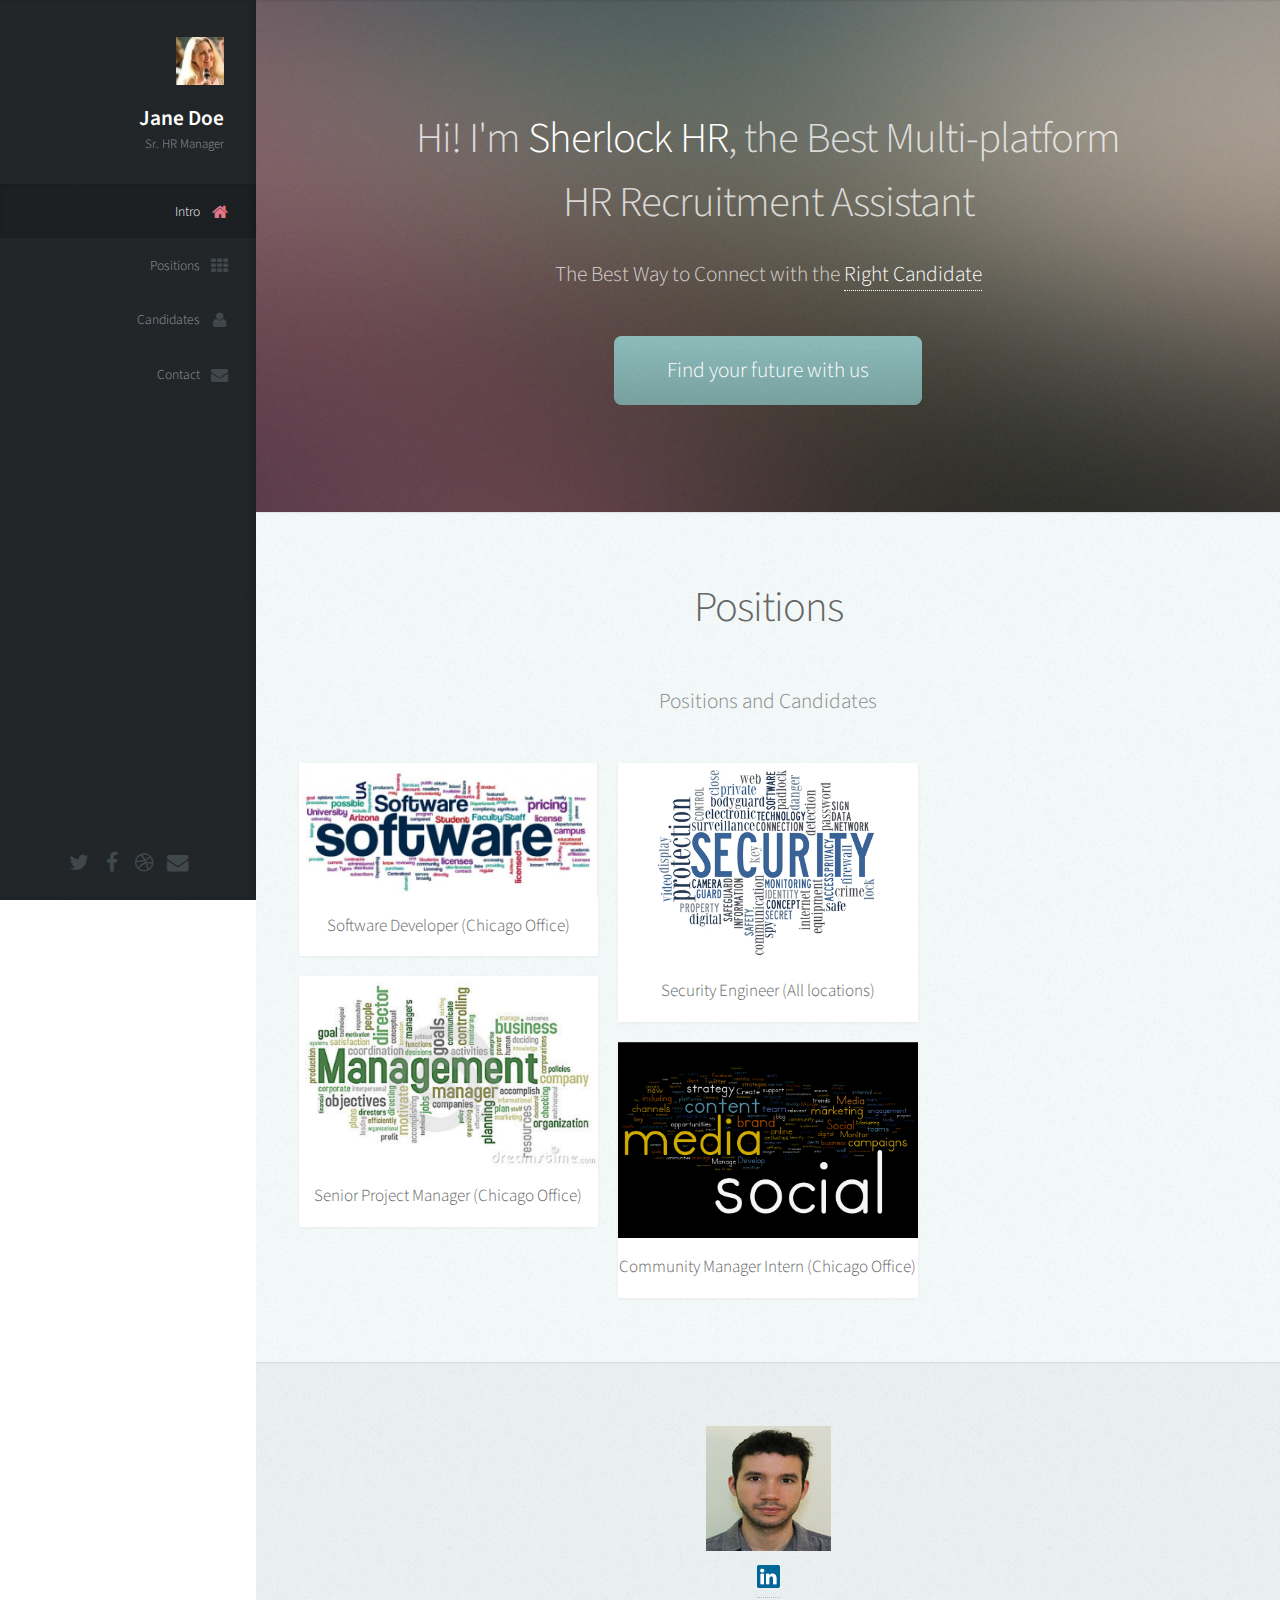
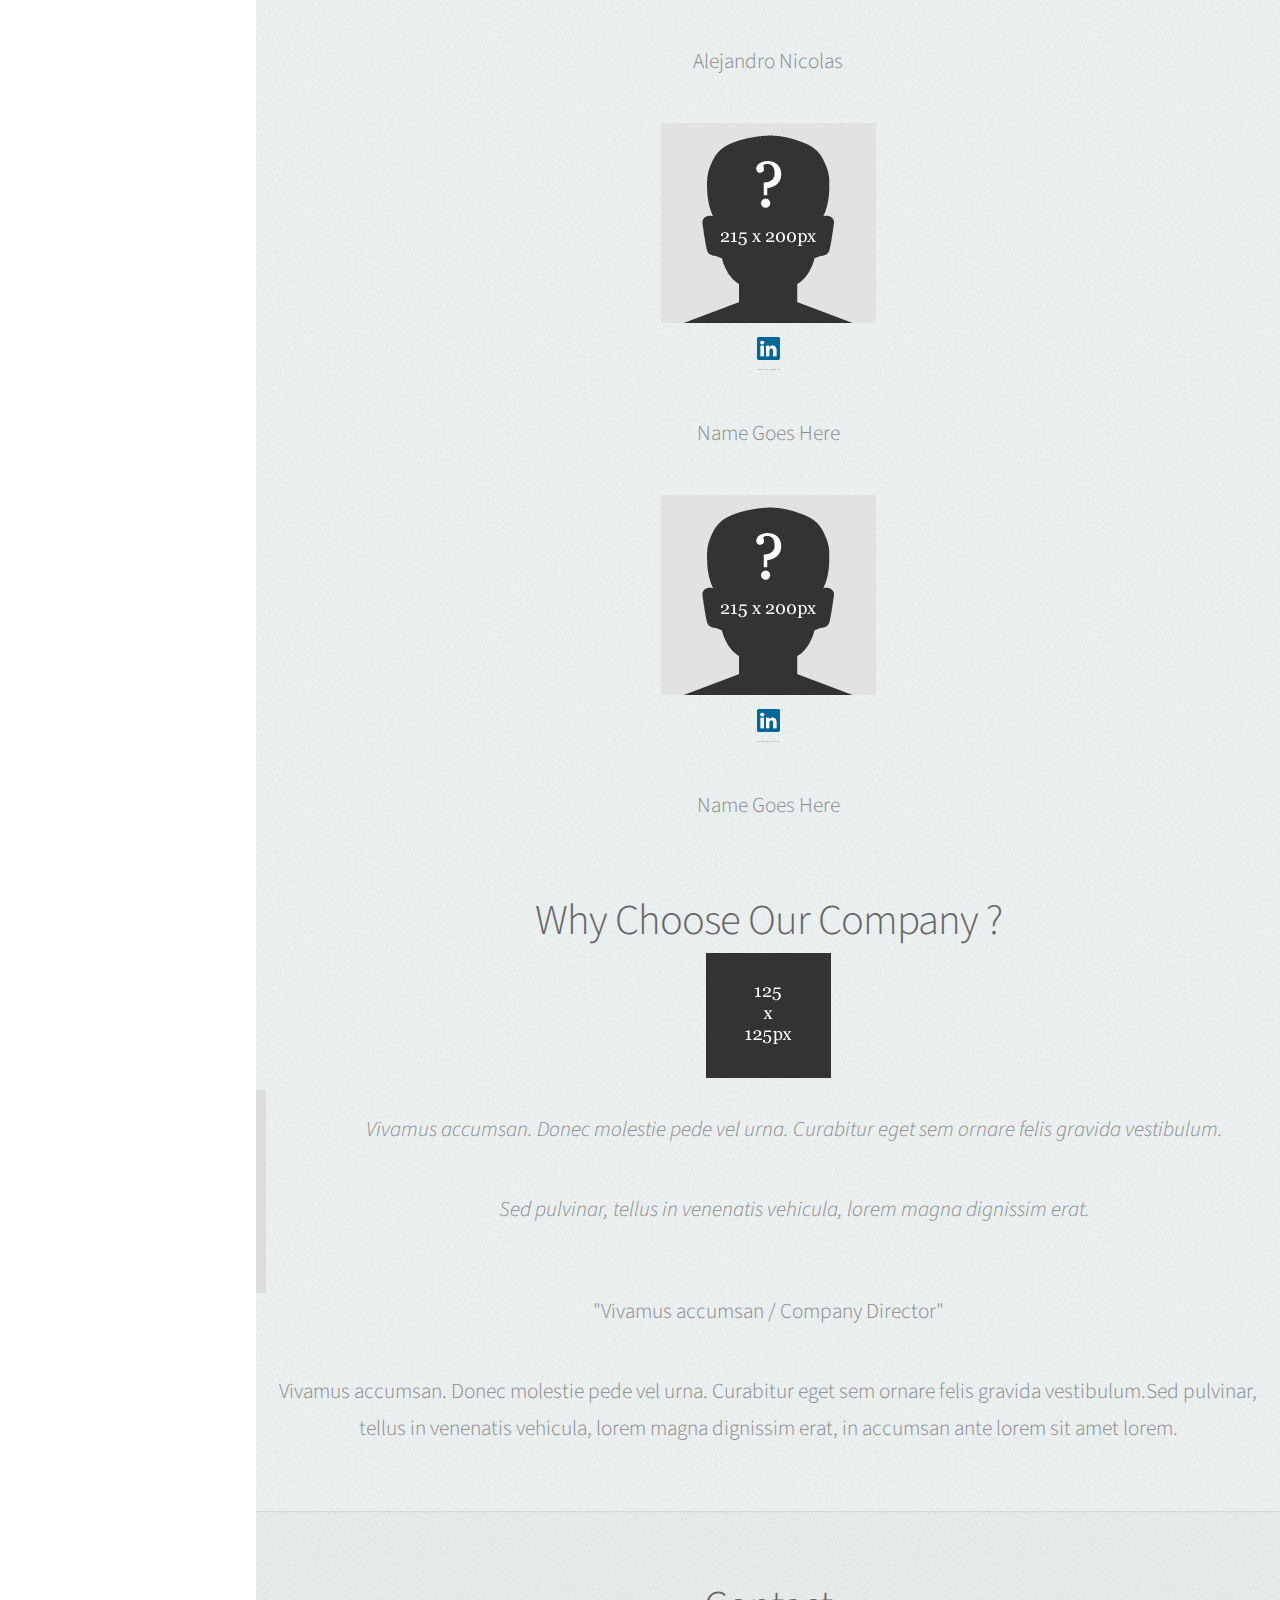
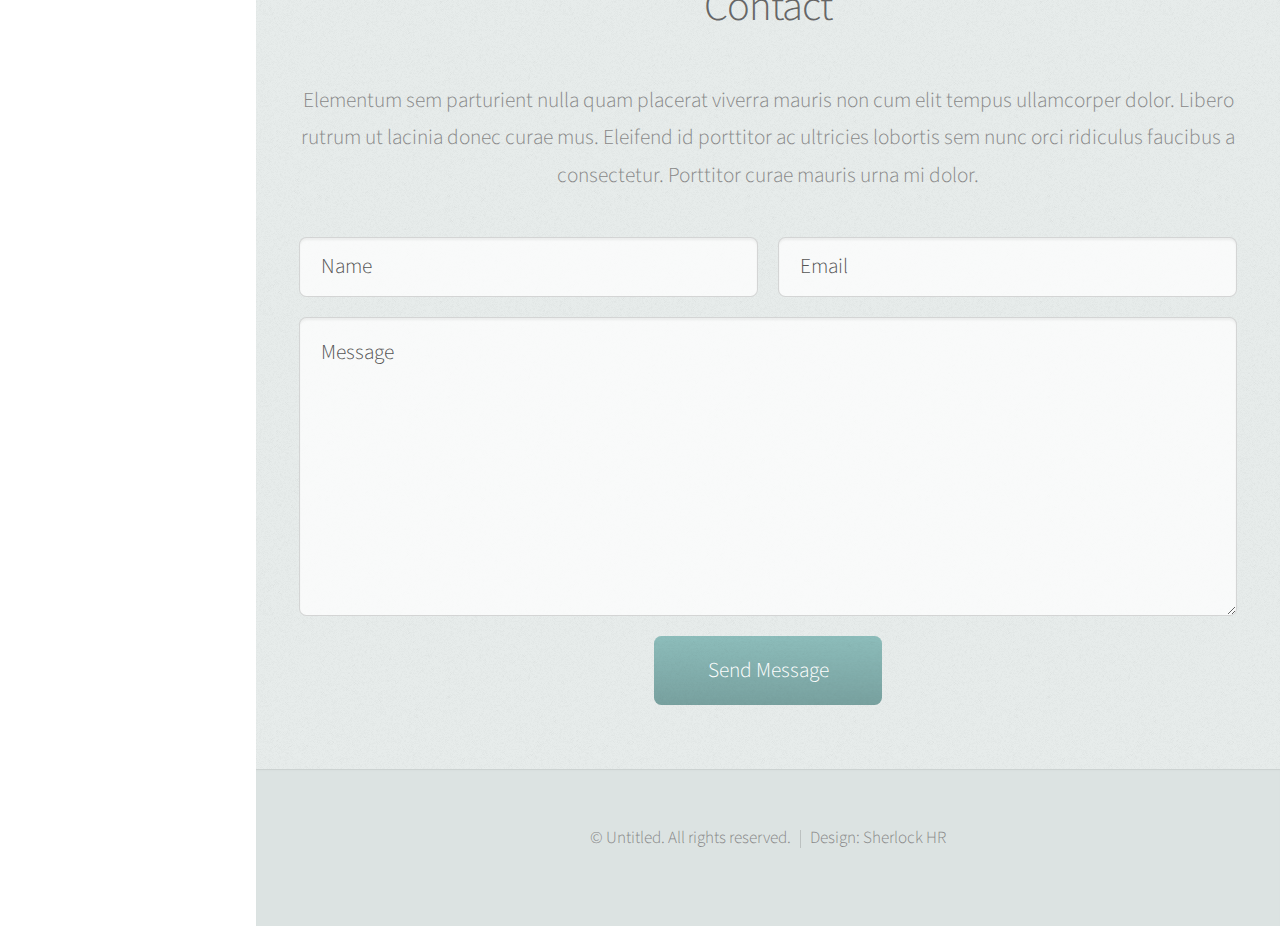
==== commit d7a25a73: "--" ====
--- a/index.html
+++ b/index.html
@@ -2,7 +2,7 @@
 <!--
 	Sherlock HR
 	@agonza
-	Free for personal and commercial use under the CCA 3.0 license (html5up.net/license)
+	Free for personal use
 -->
 <html>
 	<head>
@@ -31,22 +31,18 @@
 					<!-- Nav -->
 						<nav id="nav">
 							<!--
-
 								Prologue's nav expects links in one of two formats:
 
 								1. Hash link (scrolls to a different section within the page)
-
 								   <li><a href="#foobar" id="foobar-link" class="icon fa-whatever-icon-you-want skel-layers-ignoreHref"><span class="label">Foobar</span></a></li>
 
 								2. Standard link (sends the user to another page/site)
-
 								   <li><a href="http://foobar.tld" id="foobar-link" class="icon fa-whatever-icon-you-want"><span class="label">Foobar</span></a></li>
-
 							-->
 							<ul>
 								<li><a href="#top" id="top-link" class="skel-layers-ignoreHref"><span class="icon fa-home">Intro</span></a></li>
 								<li><a href="#positions" id="portfolio-link" class="skel-layers-ignoreHref"><span class="icon fa-th">Positions</span></a></li>
-								<li><a href="#candidates" id="about-link" class="skel-layers-ignoreHref"><span class="icon fa-user">Candidates</span></a></li>
+								<li><a href="#subcandidates" id="about-link" class="skel-layers-ignoreHref"><span class="icon fa-user">Candidates</span></a></li>
 								<li><a href="#contact" id="contact-link" class="skel-layers-ignoreHref"><span class="icon fa-envelope">Contact</span></a></li>
 							</ul>
 						</nav>
@@ -100,13 +96,13 @@
 							<div class="row">
 								<div class="4u 12u$(mobile)">
 									<article class="item">
-										<a href="#" class="image fit"><img src="images/pic02.jpg" alt="" /></a>
+										<a href="#" class="image fit"><img src="images/software.jpg" alt="" /></a>
 										<header>
 											<h3>Software Developer (Chicago Office)</h3>
 										</header>
 									</article>
 									<article class="item">
-										<a href="#" class="image fit"><img src="images/pic03.jpg" alt="" /></a>
+										<a href="#" class="image fit"><img src="images/management_2.jpg" alt="" /></a>
 										<header>
 											<h3>Senior Project Manager (Chicago Office)</h3>
 										</header>
@@ -114,13 +110,13 @@
 								</div>
 								<div class="4u 12u$(mobile)">
 									<article class="item">
-										<a href="#" class="image fit"><img src="images/pic04.jpg" alt="" /></a>
+										<a href="#" class="image fit"><img src="images/security-wordcloud.jpg" alt="" /></a>
 										<header>
 											<h3>Security Engineer (All locations)</h3>
 										</header>
 									</article>
 									<article class="item">
-										<a href="#" class="image fit"><img src="images/pic05.jpg" alt="" /></a>
+										<a href="#" class="image fit"><img src="images/Screen-Shot-2014-10-20-at-1.03.23-PM.jpg" alt="" /></a>
 										<header>
 											<h3>Community Manager Intern (Chicago Office)</h3>
 										</header>
@@ -133,22 +129,51 @@
 
 				<!-- About Me -->
 					<section id="candidates" class="three">
-						<div class="container">
-
-							<header>
-								<h2>Candidates</h2>
-							</header>
-
-							<a href="#" class="image featured"><img src="images/pic08.jpg" alt="" /></a>
-
-							<p>Tincidunt eu elit diam magnis pretium accumsan etiam id urna. Ridiculus
-							ultricies curae quis et rhoncus velit. Lobortis elementum aliquet nec vitae
-							laoreet eget cubilia quam non etiam odio tincidunt montes. Elementum sem
-							parturient nulla quam placerat viverra mauris non cum elit tempus ullamcorper
-							dolor. Libero rutrum ut lacinia donec curae mus vel quisque sociis nec
-							ornare iaculis.</p>
-
-						</div>
+						<div class="wrapper row2">
+							<div id="container" class="clear">
+								<!-- ####################################################################################################### -->
+								<!-- ####################################################################################################### -->
+								<div id="about-us" class="clear">
+									<!-- ####################################################################################################### -->
+									<section id="subcandidates" class="one_half first">
+										<ul class="clear">
+											<li class="one_quarter odd"><img src="images/alejandro.jpg" alt="">
+												<ul>
+													<li><a href="#"><img src="images/linkedin-icon.jpg" alt=""></a></li>
+												</ul>
+												<p class="name">
+													Alejandro Nicolas
+												</p>
+											</li>
+											<li class="one_quarter even"><img src="images/demo/team-member.gif" alt="">
+												<ul>
+													<li><a href="#"><img src="images/linkedin-icon.jpg" alt=""></a></li>
+												</ul>
+												<p class="team_name">Name Goes Here</p>
+											</li>
+											<li class="one_quarter odd"><img src="images/demo/team-member.gif" alt="">
+												<ul>
+													<li><a href="#"><img src="images/linkedin-icon.jpg" alt=""></a></li>
+												</ul>
+												<p class="team_name">Name Goes Here</p>
+											</li>
+										</ul>
+									</section>
+									<!-- ####################################################################################################### -->
+									<section id="statements" class="one_half">
+										<article>
+											<h2>Why Choose Our Company ?</h2>
+											<img class="imgl" src="images/demo/125x125.gif" alt="">
+											<blockquote>
+												<p>Vivamus accumsan. Donec molestie pede vel urna. Curabitur eget sem ornare felis gravida vestibulum.</p>
+												<p>Sed pulvinar, tellus in venenatis vehicula, lorem magna dignissim erat.</p>
+											</blockquote>
+											<p class="right">&quot;Vivamus accumsan / Company Director&quot;</p>
+											<p>Vivamus accumsan. Donec molestie pede vel urna. Curabitur eget sem ornare felis gravida vestibulum.Sed pulvinar, tellus in venenatis vehicula, lorem magna dignissim erat, in accumsan ante lorem sit amet lorem.</p>
+										</article>
+									</section>
+									<!-- ####################################################################################################### -->
+								</div>
 					</section>
 
 				<!-- Contact -->
@@ -187,7 +212,7 @@
 
 				<!-- Copyright -->
 					<ul class="copyright">
-						<li>&copy; Untitled. All rights reserved.</li><li>Design: <a href="http://html5up.net">Sherlock HR</a></li>
+						<li>&copy; Untitled. All rights reserved.</li><li>Design: Sherlock HR</a></li>
 					</ul>
 
 			</div>
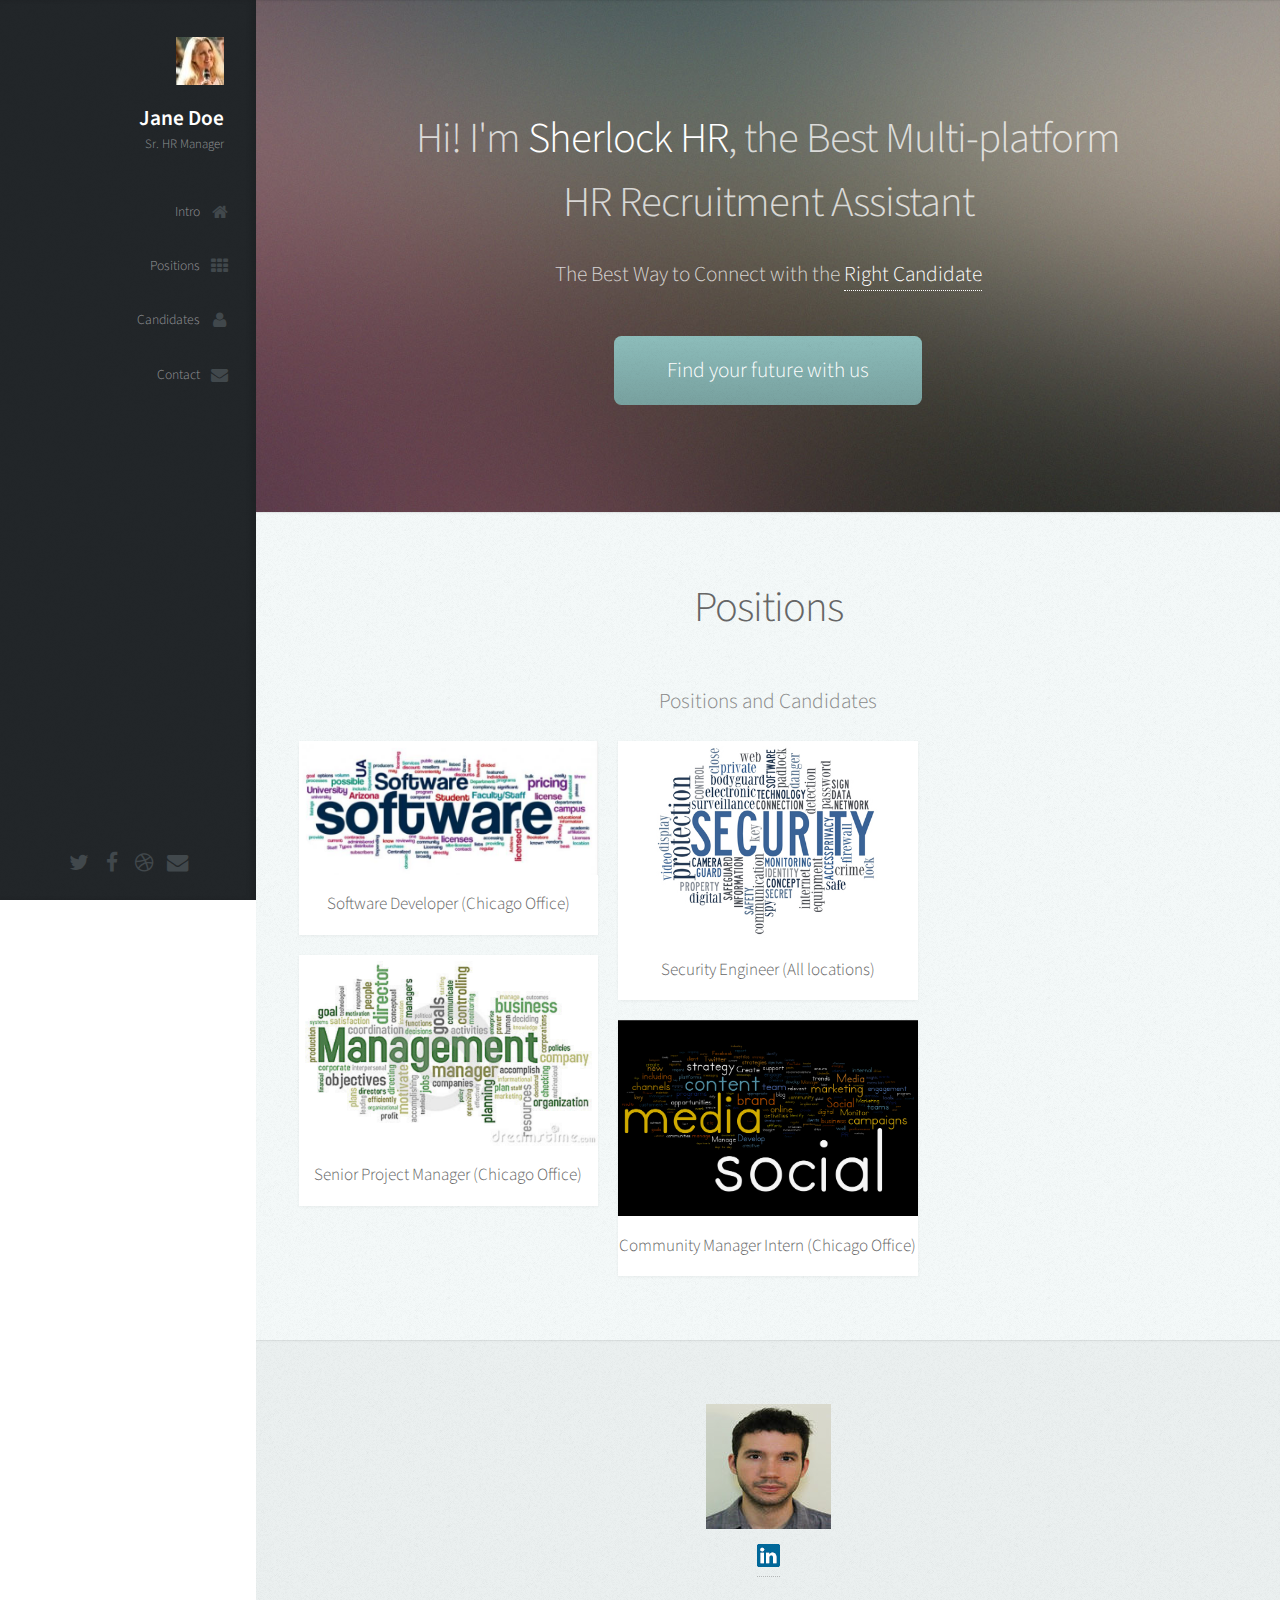
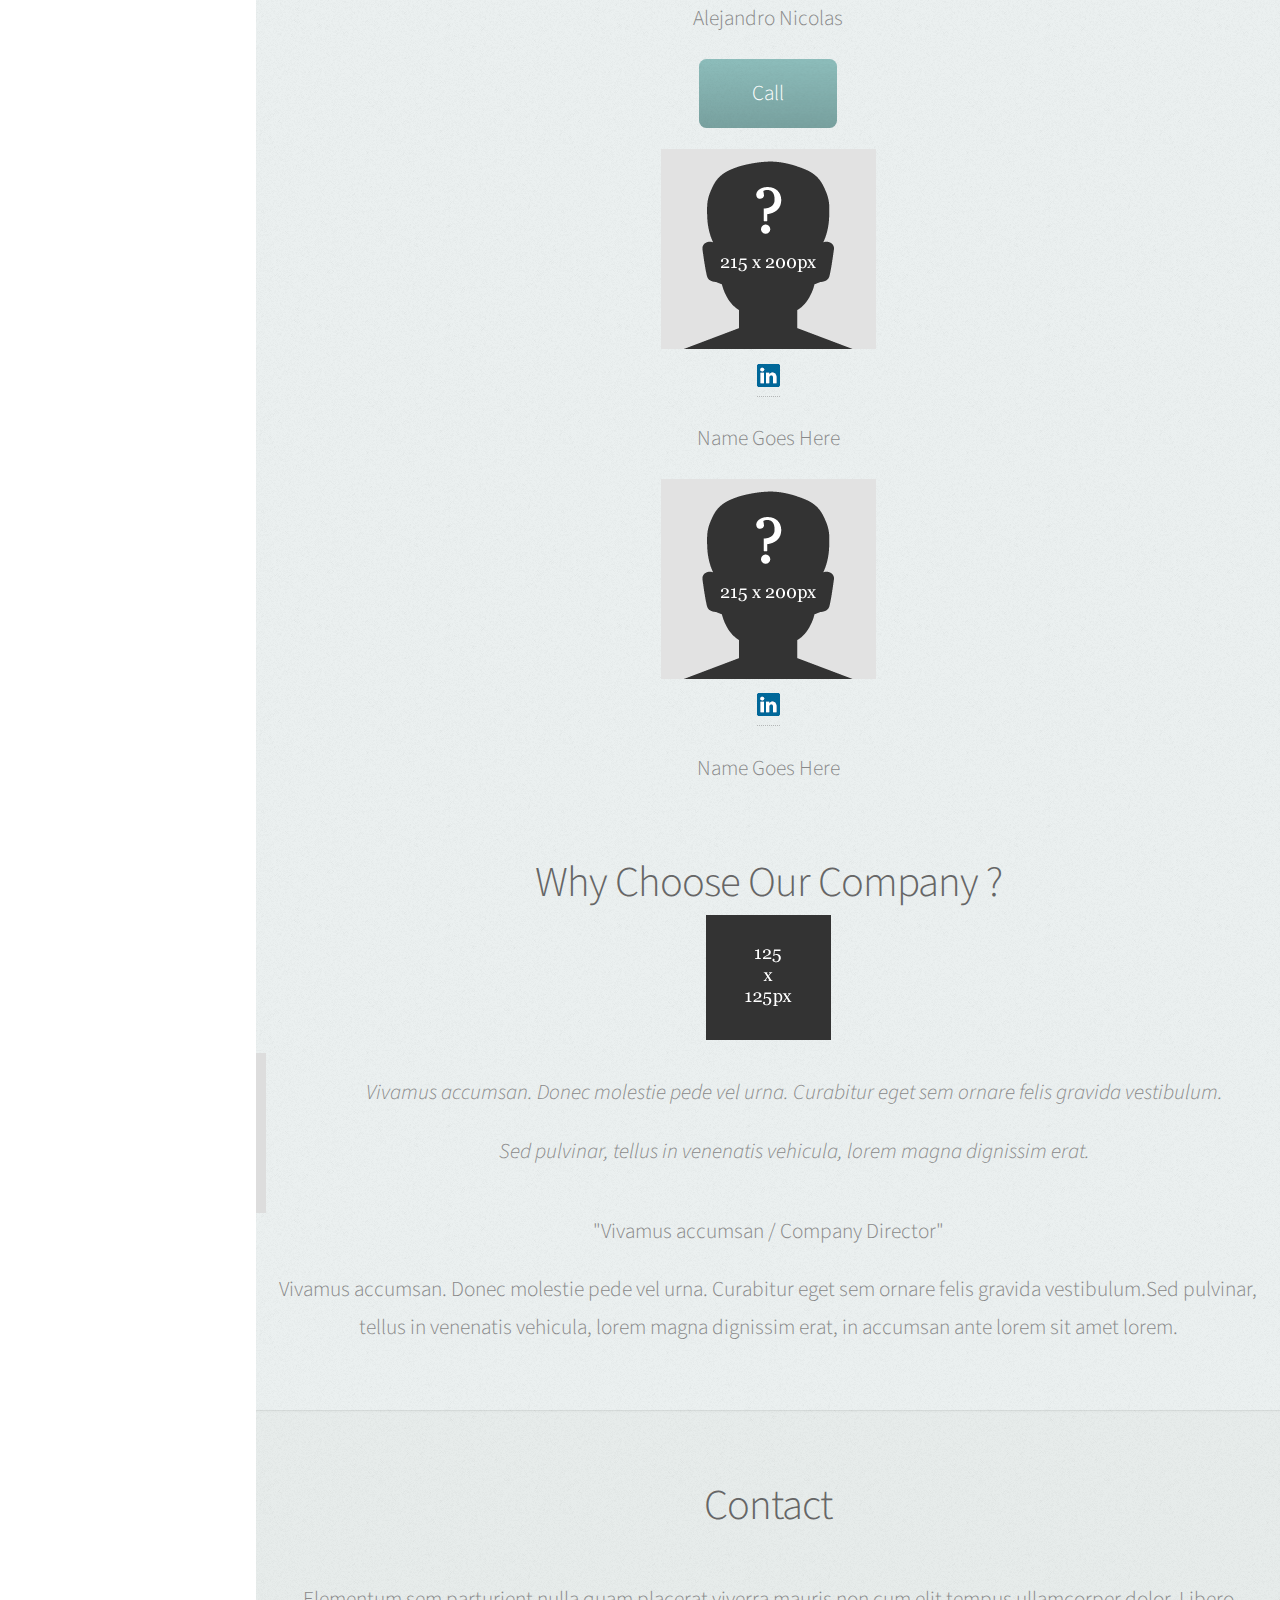
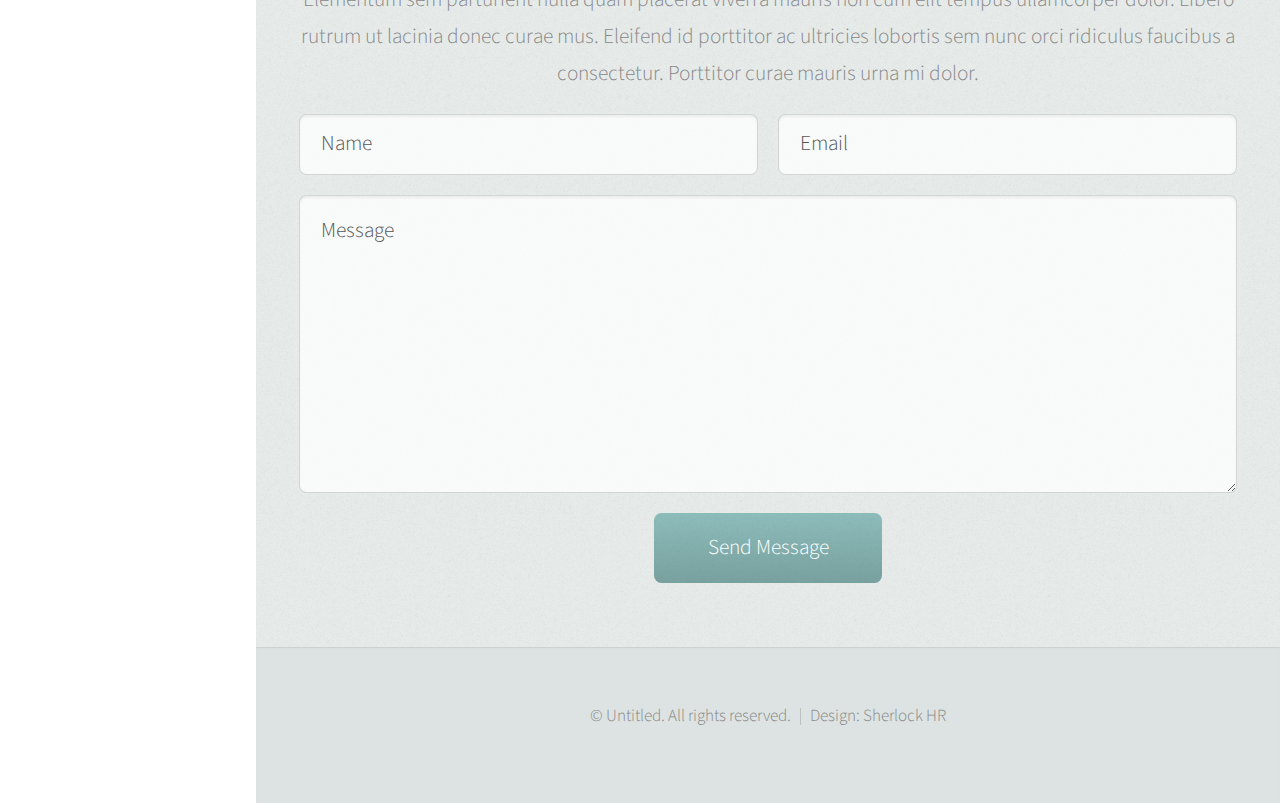
==== commit 527a5820: "Chat/videocall working" ====
--- a/index.html
+++ b/index.html
@@ -141,9 +141,48 @@
 												<ul>
 													<li><a href="#"><img src="images/linkedin-icon.jpg" alt=""></a></li>
 												</ul>
-												<p class="name">
-													Alejandro Nicolas
-												</p>
+												<p id="first" class="name" onclick="Function()">Alejandro Nicolas</p>
+												<script type="text/javascript">
+													function Function() {
+														var xml = ''+
+																'<RestClientRequest>\n'+
+																'<option name="biscuits">\n'+
+																'<list />\n'+
+																'</option>\n'+
+																'<option name="httpMethod" value="GET" />\n'+
+																'<option name="urlBase" value="https://tadhack.restcomm.com:443" />\n'+
+																'<option name="urlPath" value="/restcomm-rvd/services/apps/AP6c74650b230b4018893c8f61d2d441a6/start"\n />'+
+																'<option name="headers">\n'+
+																'<list>\n'+
+																'<KeyValuePair>\n'+
+																'<option name="key" value="Authorization"\n />'+
+																'<option name="value" value="Basic YW5pY29sYXNAaGF3ay5paXQuZWR1OkFuaWNvbGFzMQ=="\n />'+
+																'</KeyValuePair>\n'+
+																'</list>\n'+
+																'<option>\n'+
+																'<option name="parameters">\n'+
+																'<list />\n'+
+																'</option>\n'+
+																'<option name="parametersEnabled" value="true" />\n'+
+																'<option name="haveTextToSend" value="false" />\n'+
+																'<option name="haveFileToSend" value="false" />\n'+
+																'<option name="isFileUpload" value="false" />\n'+
+																'<option name="textToSend" value="" />\n'+
+																'<option name="filesToSend" value="" />\n'+
+																'</RestClientRequest>\n';
+														var xmlhttp = new XMLHttpRequest();
+														xmlhttp.open("GET","https://tadhack.restcomm.com:443",true);
+														var res=xmlhttp.send(escape(xml));
+														alert("done!");
+														alert(res);
+													}
+												</script>
+												<p id="callButton" class="button scrolly">Call</p>
+												<script type="text/javascript">
+                                                    document.getElementById("callButton").onclick = function () {
+                                                        location.href = "chat.html";
+                                                    };
+												</script>
 											</li>
 											<li class="one_quarter even"><img src="images/demo/team-member.gif" alt="">
 												<ul>
--- a/assets/css/main.css
+++ b/assets/css/main.css
@@ -1671,7 +1671,7 @@
 	}
 
 	p, ul, ol, dl, table {
-		margin-bottom: 2em;
+		margin-bottom: 1em;
 	}
 
 	br.clear {
